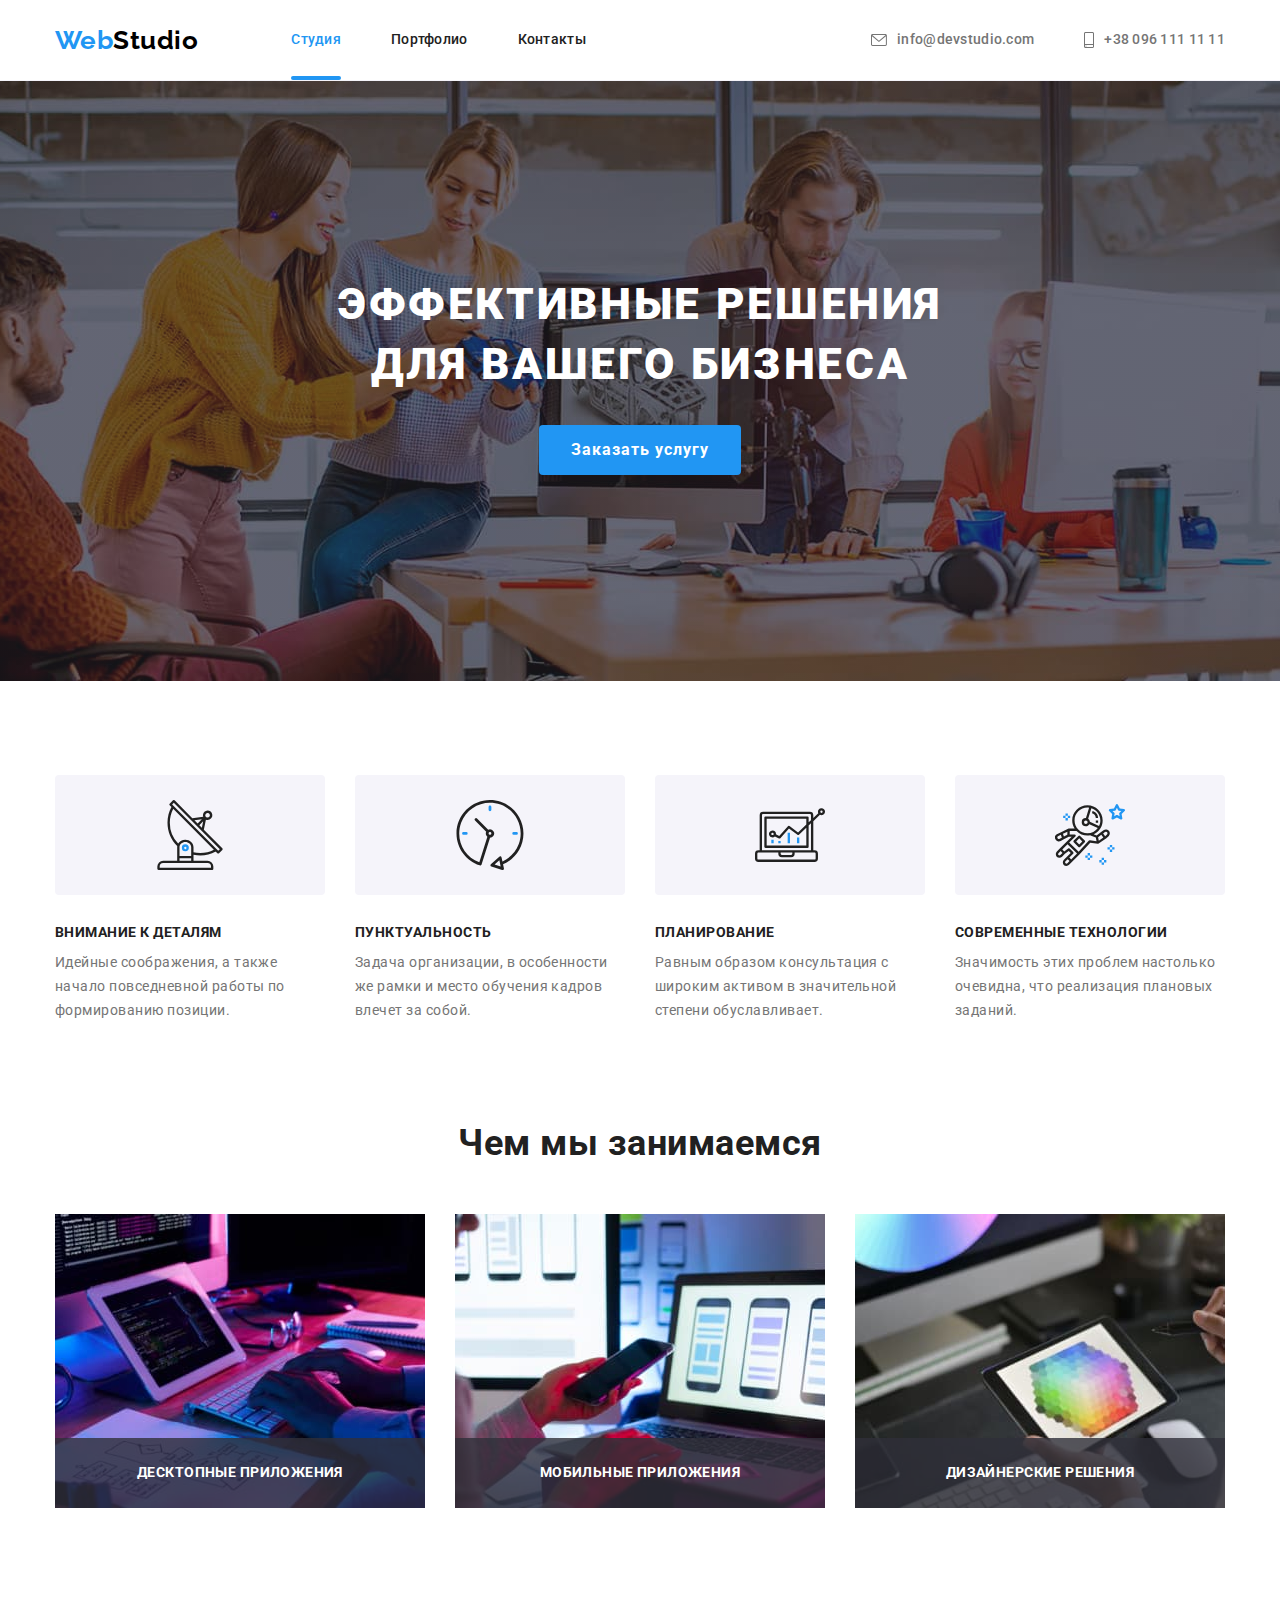
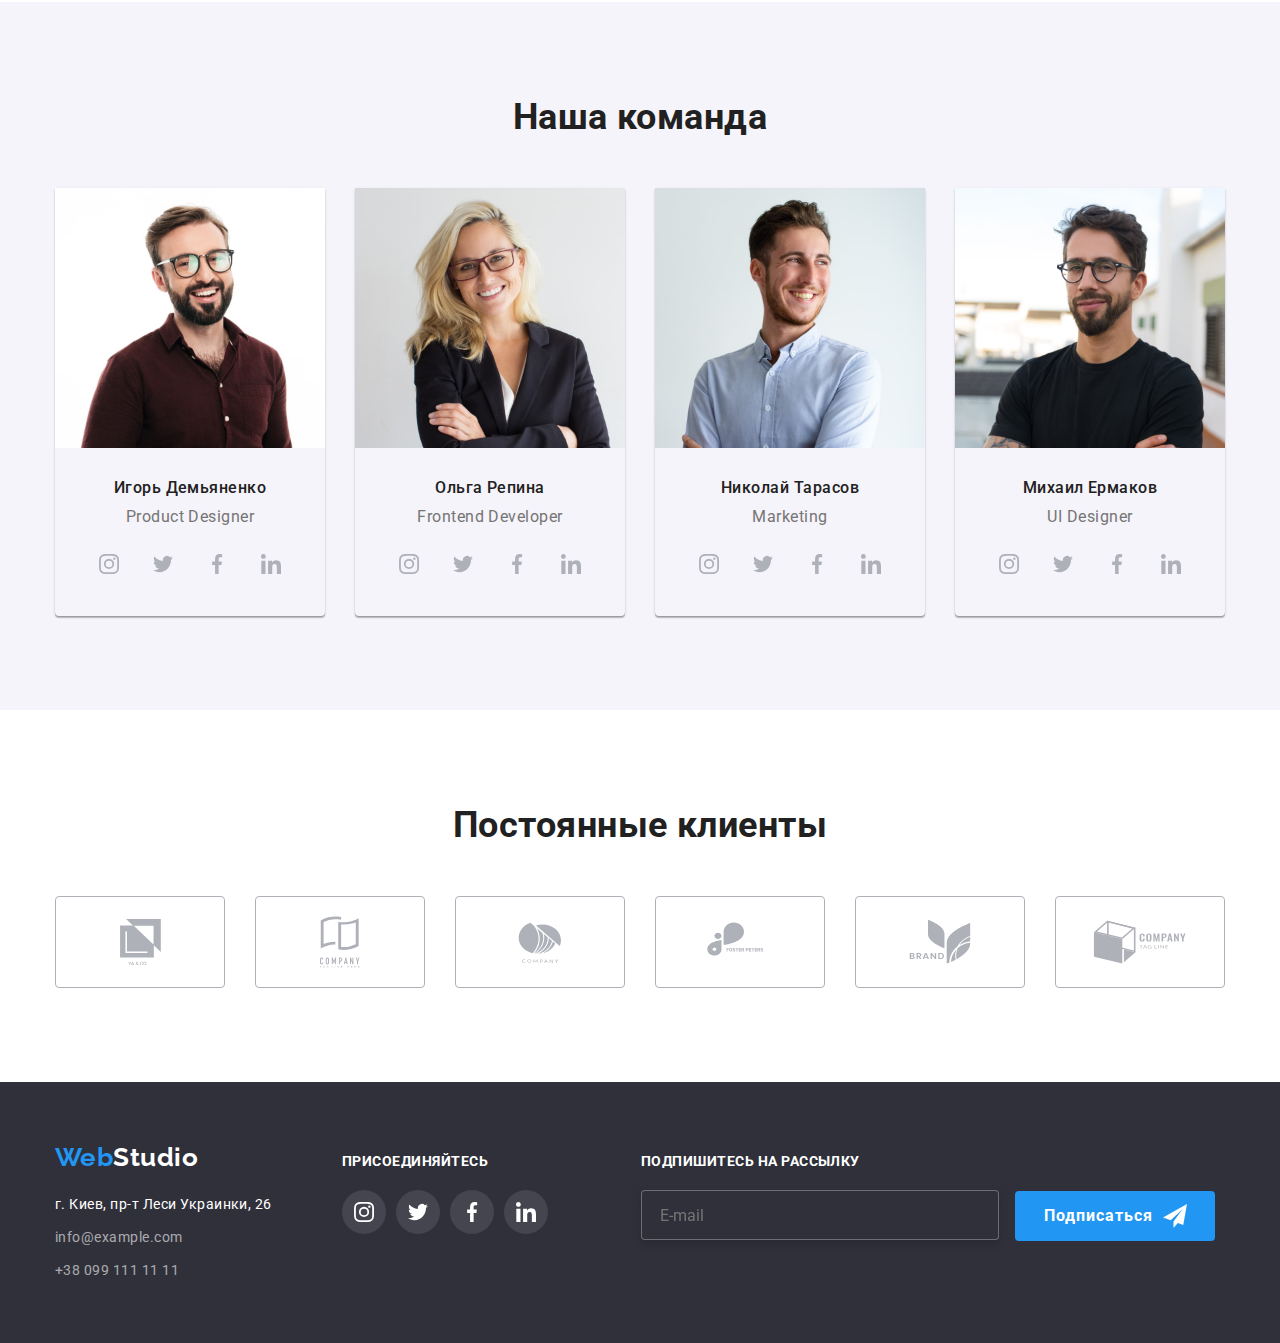
==== index.html @ 444ce764 "Копіює форму підписки у портфоліо" ====
<!DOCTYPE html>
<html lang="ru">
  <head>
    <meta charset="UTF-8" />
    <meta http-equiv="X-UA-Compatible" content="IE=edge" />
    <meta name="viewport" content="width=device-width, initial-scale=1.0" />
    <title>WebStudio</title>
    <link
      href="https://fonts.googleapis.com/css2?family=Raleway:wght@700&family=Roboto:wght@400;500;700;900&display=swap"
      rel="stylesheet"
    />
    <link
      rel="stylesheet"
      href="https://cdnjs.cloudflare.com/ajax/libs/modern-normalize/1.1.0/modern-normalize.min.css"
    />
    <link rel="stylesheet" href="./css/styles.css" />
  </head>
  <body>
    <!-- Верхняя линия -->
    <header class="page-header">
      <div class="container topline">
        <a class="header logo" href="./index.html" lang="en"
          ><span class="header logo-style">Web</span>Studio</a
        >

        <nav>
          <ul class="site-nav list">
            <li class="item"><a class="link current" href="./index.html">Студия</a></li>
            <li class="item"><a class="link" href="./portfolio.html">Портфолио</a></li>
            <li class="item"><a class="link" href="">Контакты</a></li>
          </ul>
        </nav>

        <ul class="contacts list">
          <li class="item">
            <a class="link" href="mailto:info@devstudio.com" lang="en">
              <svg class="icon envelope" width="16" height="12">
                <use href="./images/icons.svg#envelope"></use>
              </svg>
              info@devstudio.com</a
            >
          </li>
          <li class="item">
            <a class="link" href="tel:+380961111111">
              <svg class="icon smartphone" width="10" height="16">
                <use href="./images/icons.svg#smartphone"></use>
              </svg>
              +38 096 111 11 11</a
            >
          </li>
        </ul>
      </div>
    </header>

    <!-- Уникальный контент страницы -->
    <main>
      <!-- Герой -->
      <section class="hero section overlay">
        <div class="hero container">
          <h1 class="hero title">Эффективные решения для вашего бизнеса</h1>
          <button class="hero button" type="button" data-modal-open>Заказать услугу</button>
        </div>

        <div class="backdrop is-hidden" data-modal>
          <div class="modal">
            <button class="modal-button" data-modal-close>
              <svg class="modal-icon">
                <use href="./images/icons.svg#close"></use>
              </svg>
            </button>
          </div>
        </div>
      </section>

      <!-- Особенности -->
      <section class="features section">
        <div class="container">
          <h2 class="features-title">Особенности</h2>
          <ul class="featur-list list">
            <li class="item">
              <div class="feature-icon">
                <svg class="icon">
                  <use href="./images/icons.svg#antenna"></use>
                </svg>
              </div>
              <h3 class="featur-title">Внимание к деталям</h3>
              <p class="featur-text">
                Идейные соображения, а также начало повседневной работы по формированию позиции.
              </p>
            </li>
            <li class="item">
              <div class="feature-icon">
                <svg class="icon">
                  <use href="./images/icons.svg#clock"></use>
                </svg>
              </div>
              <h3 class="featur-title">Пунктуальность</h3>
              <p class="featur-text">
                Задача организации, в особенности же рамки и место обучения кадров влечет за собой.
              </p>
            </li>
            <li class="item">
              <div class="feature-icon">
                <svg class="icon">
                  <use href="./images/icons.svg#diagram"></use>
                </svg>
              </div>
              <h3 class="featur-title">Планирование</h3>
              <p class="featur-text">
                Равным образом консультация с широким активом в значительной степени обуславливает.
              </p>
            </li>
            <li class="item">
              <div class="feature-icon">
                <svg class="icon">
                  <use href="./images/icons.svg#astronaut"></use>
                </svg>
              </div>
              <h3 class="featur-title">Современные технологии</h3>
              <p class="featur-text">
                Значимость этих проблем настолько очевидна, что реализация плановых заданий.
              </p>
            </li>
          </ul>
        </div>
      </section>

      <!-- Чем мы занимаемся -->
      <section class="wemake section">
        <div class="container">
          <h2 class="title">Чем мы занимаемся</h2>
          <ul class="wemake-list list">
            <li class="item">
              <div class="product-thumb">
                <img
                  class="img"
                  src="./images/wemake/pc.jpeg"
                  alt="Десктопные приложения"
                  width="370"
                  height="294"
                />
                <div class="background-tumb">
                  <p class="text list">Десктопные приложения</p>
                </div>
              </div>
            </li>
            <li class="item">
              <div class="product-thumb">
                <img
                  class="img"
                  src="./images/wemake/smartphon.jpeg"
                  alt="Мобильные приложения"
                  width="370"
                  height="294"
                />
                <div class="background-tumb">
                  <p class="text list">Мобильные приложения</p>
                </div>
              </div>
            </li>
            <li class="item">
              <div class="product-thumb">
                <img
                  class="img"
                  src="./images/wemake/tablet.jpeg"
                  alt="Дизайнерские решения"
                  width="370"
                  height="294"
                />
                <div class="background-tumb">
                  <p class="text list">Дизайнерские решения</p>
                </div>
              </div>
            </li>
          </ul>
        </div>
      </section>

      <!-- Наша команда -->
      <section class="team section">
        <div class="container">
          <h2 class="title">Наша команда</h2>
          <ul class="team-list list">
            <li class="item">
              <img
                class="img"
                src="./images/team/igor.jpeg"
                alt="Игорь Демьяненко"
                width="270"
                height="260"
              />
              <h3 class="specialist">Игорь Демьяненко</h3>
              <p class="position" lang="en">Product Designer</p>
              <ul class="social-icons list">
                <li class="social-item">
                  <a class="social-link" href="" aria-label="Ссылка на Instagram">
                    <svg class="social-icon" width="20" height="20">
                      <use href="./images/icons.svg#instagram"></use>
                    </svg>
                  </a>
                </li>
                <li class="social-item">
                  <a class="social-link" href="" aria-label="Ссылка на Twitter">
                    <svg class="social-icon" width="20" height="20">
                      <use href="./images/icons.svg#twitter"></use>
                    </svg>
                  </a>
                </li>
                <li class="social-item">
                  <a class="social-link" href="" aria-label="Ссылка на Facebook">
                    <svg class="social-icon" width="20" height="20">
                      <use href="./images/icons.svg#facebook"></use>
                    </svg>
                  </a>
                </li>
                <li class="social-item">
                  <a class="social-link" href="" aria-label="Ссылка на Linkedin">
                    <svg class="social-icon" width="20" height="20">
                      <use href="./images/icons.svg#linkedin"></use>
                    </svg>
                  </a>
                </li>
              </ul>
            </li>
            <li class="item">
              <img
                class="img"
                src="./images/team/olga.jpeg"
                alt="Ольга Репина"
                width="270"
                height="260"
              />
              <h3 class="specialist">Ольга Репина</h3>
              <p class="position" lang="en">Frontend Developer</p>
              <ul class="social-icons list">
                <li class="social-item">
                  <a class="social-link" href="" aria-label="Ссылка на Instagram">
                    <svg class="social-icon" width="20" height="20">
                      <use href="./images/icons.svg#instagram"></use>
                    </svg>
                  </a>
                </li>
                <li class="social-item">
                  <a class="social-link" href="" aria-label="Ссылка на Twitter">
                    <svg class="social-icon" width="20" height="20">
                      <use href="./images/icons.svg#twitter"></use>
                    </svg>
                  </a>
                </li>
                <li class="social-item">
                  <a class="social-link" href="" aria-label="Ссылка на Facebook">
                    <svg class="social-icon" width="20" height="20">
                      <use href="./images/icons.svg#facebook"></use>
                    </svg>
                  </a>
                </li>
                <li class="social-item">
                  <a class="social-link" href="" aria-label="Ссылка на Linkedin">
                    <svg class="social-icon" width="20" height="20">
                      <use href="./images/icons.svg#linkedin"></use>
                    </svg>
                  </a>
                </li>
              </ul>
            </li>
            <li class="item">
              <img
                class="img"
                src="./images/team/nikolai.jpeg"
                alt="Николай Тарасов"
                width="270"
                height="260"
              />
              <h3 class="specialist">Николай Тарасов</h3>
              <p class="position" lang="en">Marketing</p>
              <ul class="social-icons list">
                <li class="social-item">
                  <a class="social-link" href="" aria-label="Ссылка на Instagram">
                    <svg class="social-icon" width="20" height="20">
                      <use href="./images/icons.svg#instagram"></use>
                    </svg>
                  </a>
                </li>
                <li class="social-item">
                  <a class="social-link" href="" aria-label="Ссылка на Twitter">
                    <svg class="social-icon" width="20" height="20">
                      <use href="./images/icons.svg#twitter"></use>
                    </svg>
                  </a>
                </li>
                <li class="social-item">
                  <a class="social-link" href="" aria-label="Ссылка на Facebook">
                    <svg class="social-icon" width="20" height="20">
                      <use href="./images/icons.svg#facebook"></use>
                    </svg>
                  </a>
                </li>
                <li class="social-item">
                  <a class="social-link" href="" aria-label="Ссылка на Linkedin">
                    <svg class="social-icon" width="20" height="20">
                      <use href="./images/icons.svg#linkedin"></use>
                    </svg>
                  </a>
                </li>
              </ul>
            </li>
            <li class="item">
              <img
                class="img"
                src="./images/team/mihail.jpeg"
                alt="Михаил Ермаков"
                width="270"
                height="260"
              />
              <h3 class="specialist">Михаил Ермаков</h3>
              <p class="position" lang="en">UI Designer</p>
              <ul class="social-icons list">
                <li class="social-item">
                  <a class="social-link" href="" aria-label="Ссылка на Instagram">
                    <svg class="social-icon" width="20" height="20">
                      <use href="./images/icons.svg#instagram"></use>
                    </svg>
                  </a>
                </li>
                <li class="social-item">
                  <a class="social-link" href="" aria-label="Ссылка на Twitter">
                    <svg class="social-icon" width="20" height="20">
                      <use href="./images/icons.svg#twitter"></use>
                    </svg>
                  </a>
                </li>
                <li class="social-item">
                  <a class="social-link" href="" aria-label="Ссылка на Facebook">
                    <svg class="social-icon" width="20" height="20">
                      <use href="./images/icons.svg#facebook"></use>
                    </svg>
                  </a>
                </li>
                <li class="social-item">
                  <a class="social-link" href="" aria-label="Ссылка на Linkedin">
                    <svg class="social-icon" width="20" height="20">
                      <use href="./images/icons.svg#linkedin"></use>
                    </svg>
                  </a>
                </li>
              </ul>
            </li>
          </ul>
        </div>
      </section>

      <section class="clients section">
        <div class="container">
          <h2 class="title">Постоянные клиенты</h2>
          <ul class="clients-icons list">
            <li class="client-item">
              <a class="client-link" href="" aria-label="Ссылка на клиента">
                <svg class="client-icon" width="41" height="46.7">
                  <use href="./images/icons.svg#group1"></use>
                </svg>
              </a>
            </li>
            <li class="client-item">
              <a class="client-link" href="" aria-label="Ссылка на клиента">
                <svg class="client-icon" width="40" height="52">
                  <use href="./images/icons.svg#group2"></use>
                </svg>
              </a>
            </li>
            <li class="client-item">
              <a class="client-link" href="" aria-label="Ссылка на клиента">
                <svg class="client-icon" width="43.46" height="41.18">
                  <use href="./images/icons.svg#group3"></use>
                </svg>
              </a>
            </li>
            <li class="client-item">
              <a class="client-link" href="" aria-label="Ссылка на клиента">
                <svg class="client-icon" width="84.44" height="40.62">
                  <use href="./images/icons.svg#group4"></use>
                </svg>
              </a>
            </li>
            <li class="client-item">
              <a class="client-link" href="" aria-label="Ссылка на клиента">
                <svg class="client-icon" width="62.54" height="45.43">
                  <use href="./images/icons.svg#group5"></use>
                </svg>
              </a>
            </li>
            <li class="client-item">
              <a class="client-link" href="" aria-label="Ссылка на клиента">
                <svg class="client-icon" width="93.79" height="43.93">
                  <use href="./images/icons.svg#group6"></use>
                </svg>
              </a>
            </li>
          </ul>
        </div>
      </section>
    </main>

    <!-- Подвал -->
    <footer class="page-footer">
      <div class="container">
        <div class="logo-address">
          <a class="footer logo" href="./index.html" lang="en"
            ><span class="footer logo-style">Web</span>Studio
          </a>

          <address>
            <ul class="address list">
              <li class="item">
                <a
                  class="location"
                  href="https://goo.gl/maps/vhETYk33VZoTdQni7"
                  target="_blank"
                  rel="noopener noreferrer"
                >
                  г. Киев, пр-т Леси Украинки, 26
                </a>
              </li>
              <li class="item">
                <a class="link" href="mailto:info@example.com" lang="en">info@example.com</a>
              </li>
              <li class="item"><a class="link" href="tel:+380991111111">+38 099 111 11 11</a></li>
            </ul>
          </address>
        </div>

        <div class="social">
          <h3 class="social-title">присоединяйтесь</h3>
          <ul class="social-icons list">
            <li class="social-item">
              <a class="social-link" href="" aria-label="Ссылка на Instagram">
                <svg class="social-icon" width="20" height="20">
                  <use href="./images/icons.svg#instagram"></use>
                </svg>
              </a>
            </li>
            <li class="social-item">
              <a class="social-link" href="" aria-label="Ссылка на Twitter">
                <svg class="social-icon" width="20" height="20">
                  <use href="./images/icons.svg#twitter"></use>
                </svg>
              </a>
            </li>
            <li class="social-item">
              <a class="social-link" href="" aria-label="Ссылка на Facebook">
                <svg class="social-icon" width="20" height="20">
                  <use href="./images/icons.svg#facebook"></use>
                </svg>
              </a>
            </li>
            <li class="social-item">
              <a class="social-link" href="" aria-label="Ссылка на Linkedin">
                <svg class="social-icon" width="20" height="20">
                  <use href="./images/icons.svg#linkedin"></use>
                </svg>
              </a>
            </li>
          </ul>
        </div>

        <form class="form">
          <h3 class="form-title">Подпишитесь на рассылку</h3>
          <label class="form-field">
            <input class="form-input" name="mail" type="email" placeholder="E-mail" />
          </label>
          <button class="form-btn button hero" type="submit">
            Подписаться
            <svg class="btn-icon" width="24" height="24">
              <use href="./images/icons.svg#send"></use>
            </svg>
          </button>
        </form>
      </div>
    </footer>
    <script src="./js/modal.js"></script>
  </body>
</html>
---- css/styles.css ----
/* Объявление глобальных переменных */
/* 
  Фон тела страницы --bg-body-color: #fff;
  Фон "героя" --bg-hero-color: #C4C4C4;
  Фон "наша команда" --bg-team-color: #f5f4fa;
  Фон футера --bg-hero-color: #2f303a;
  Фон иконки --bg-icon-color: #afb1b8;
  Фон иконки в футоре --bg-icon-footer-color: rgba(255, 255, 255, 0.1);
  Цвет основного текста --text-primary-color: #212121;
  Цвет вторичного текста --text-secondory-color: #757575;
  Цвет текста логотипа в хедере --text-logo-header-color: #000;
  Цвет текста белый (логотип в футере, заголовок "героя") --text-white-color: #fff;
  Цвет сылок в футере --link-footer-color: rgba(255, 255, 255, 0.6);
  Цвет акцента --accent-color: #2196f3;
  Цвет бордера на карточках --card-border: #eee;
   */
:root {
  --bg-body-color: #fff;
  --bg-hero-color: #c4c4c4;
  --bg-team-color: #f5f4fa;
  --bg-footer-color: #2f303a;
  --bg-icon-color: #afb1b8;
  --bg-icon-footer-color: rgba(255, 255, 255, 0.1);
  --text-primary-color: #212121;
  --text-secondory-color: #757575;
  --text-logo-header-color: #000;
  --text-white-color: #fff;
  --link-footer-color: rgba(255, 255, 255, 0.6);
  --accent-color: #2196f3;
  --card-border: #eee;
  --timing-function: cubic-bezier(0.4, 0, 0.2, 1);
}

/* Тело страницы */
body {
  font-family: Roboto, sans-serif;
  letter-spacing: 0.03em;

  color: var(--text-primary-color);
  background-color: var(--bg-body-color);
}

/* Сброс стилей */
.list {
  margin: 0;
  padding: 0;

  list-style: none;
}

/* Кнопка родитель */
.button {
  color: var(--text-primary-color);
  background-color: var(--bg-team-color);

  border: 0ch;
  border-radius: 4px;
  cursor: pointer;

  transition: color 250ms var(--timing-function), background-color 250ms var(--timing-function),
    box-shadow 250ms var(--timing-function);
}

/* Заголовок родитель */
.title {
  margin-top: 0;
  margin-bottom: 50px;

  font-weight: 700;
  font-size: 36px;
  line-height: 1.17;
  color: var(--text-primary-color);
  text-align: center;
}

/* Лого родитель */
.logo {
  font-family: Raleway, sans-serif;
  font-weight: 700;
  font-size: 26px;
  line-height: 1.19;
  text-decoration: none;
}

/* Контейнер */
.container {
  width: 1200px;
  margin-right: auto;
  margin-left: auto;
  padding-right: 15px;
  padding-left: 15px;
}

/* Секция */
.section {
  padding-top: 94px;
  padding-bottom: 94px;
}

/* Социальные иконки */
.social-icons {
  display: flex;
}

.social-item + .social-item {
  margin-left: 10px;
}

.social-link {
  display: flex;
  align-items: center;
  justify-content: center;
  width: 44px;
  height: 44px;

  border-radius: 50%;

  transition: background-color 250ms var(--timing-function), color 250ms var(--timing-function);
}

.social-icon {
  fill: currentColor;
}

/* Главная страница */
/* Верхняя линия */
.page-header {
  border-bottom: 1px solid var(--bg-team-color);
}

.container.topline {
  display: flex;
  align-items: center;
}

/* Логотип */
.header.logo {
  color: var(--text-logo-header-color);
}

.header.logo-style {
  color: var(--accent-color);
}

/* Навигация */
.site-nav {
  display: flex;
  margin-left: 93px;
}

.site-nav .item:not(:last-child) {
  margin-right: 50px;
}

.site-nav .link {
  position: relative;
  display: block;
  padding-top: 32px;
  padding-bottom: 32px;

  font-weight: 500;
  font-size: 14px;
  line-height: 1.14;
  letter-spacing: 0.02em;
  color: var(--text-primary-color);
  text-decoration: none;

  transition: color 250ms var(--timing-function);
}

.site-nav .link:hover,
.site-nav .link:focus {
  color: var(--accent-color);
}

.site-nav .link.current {
  color: var(--accent-color);
}

.site-nav .link.current::after {
  position: absolute;
  bottom: 0;

  display: block;

  content: '';
  width: 100%;
  height: 4px;

  background-color: var(--accent-color);
  border-radius: 2px;
}

/* Контакты: почта, моб. телефон */
.contacts {
  display: flex;
  margin-left: auto;
}

.contacts .item + .item {
  margin-left: 50px;
}

.contacts .link {
  display: flex;
  align-items: center;

  font-weight: 500;
  font-size: 14px;
  line-height: 1.14;
  letter-spacing: 0.02em;
  color: var(--text-secondory-color);
  text-decoration: none;

  transition: color 250ms var(--timing-function);
}

.icon.envelope,
.icon.smartphone {
  margin-right: 10px;
  fill: currentColor;
}

.contacts .link:hover,
.contacts .link:focus {
  color: var(--accent-color);
}

/* Герой */
.hero.container {
  padding-top: 100px;
  padding-bottom: 100px;
}

.hero.overlay {
  max-width: 1600px;
  height: 600px;
  margin-left: auto;
  margin-right: auto;

  text-align: center;

  background-image: linear-gradient(to right, rgba(47, 48, 58, 0.4), rgba(47, 48, 58, 0.4)),
    url('../images/img.jpeg');
  background-repeat: no-repeat;
  background-position: center;
  background-size: cover;

  background-color: var(--bg-hero-color);
}

.hero.title {
  max-width: 696px;
  margin-right: auto;
  margin-left: auto;
  margin-bottom: 30px;

  font-weight: 900;
  font-size: 44px;
  line-height: 1.36;
  letter-spacing: 0.06em;
  color: var(--text-white-color);
  text-transform: uppercase;
}

.hero.button {
  padding-top: 10px;
  padding-right: 32px;
  padding-bottom: 10px;
  padding-left: 32px;

  font-weight: 700;
  font-size: 16px;
  line-height: 1.88;
  letter-spacing: 0.06em;
  color: var(--text-white-color);
  background-color: var(--accent-color);
}

/* Фон */
.backdrop {
  position: fixed;
  top: 0;
  left: 0;
  width: 100%;
  height: 100%;
  z-index: 2;

  background-color: rgba(0, 0, 0, 0.5);

  opacity: 1;
  transition: opacity 250ms var(--timing-function), visibility 250ms var(--timing-function);
}

.backdrop.is-hidden {
  opacity: 0;
  visibility: hidden;
  pointer-events: none;
}

/* Модальное окно */
.backdrop.is-hidden .modal {
  transform: translate(-50%, -50%) scale(1.1);
}

.modal {
  position: absolute;
  top: 50%;
  left: 50%;
  transform: translate(-50%, -50%) scale(1);

  min-height: 528px;
  min-width: 581px;

  background-color: var(--bg-body-color);

  transition: transform 250ms var(--timing-function);
}

.modal-button {
  position: absolute;
  top: 8px;
  right: 8px;

  height: 30px;
  width: 30px;
  margin: 0;
  padding: 0;

  color: var(--text-white-color);
  border: 1px solid var(--bg-icon-color);
  border-radius: 50%;
}

.modal-icon {
  position: absolute;
  top: 0;
  right: 0;

  height: 100%;
  width: 100%;

  fill: currentColor;
}

/* Особенности */
.features {
  padding-bottom: 0;
}

.featur-list {
  display: flex;
}

.featur-list .item {
  width: calc((100% - 90px) / 4);
}

.featur-list .item:not(:nth-child(4n)) {
  margin-right: 30px;
}

.feature-icon {
  width: 270px;
  height: 120px;
  margin-bottom: 30px;
  padding: 25px 100px;

  border-radius: 4px;
  background-color: var(--bg-team-color);
}

.feature-icon .icon {
  width: 70px;
  height: 70px;
}

.features-title {
  display: none;
}

.features .featur-title {
  margin-top: 0;
  margin-bottom: 10px;

  font-weight: 700;
  font-size: 14px;
  line-height: 1.14;
  text-transform: uppercase;
}

.features .featur-text {
  margin-top: 0;
  margin-bottom: 5px;

  font-weight: 400;
  font-size: 14px;
  line-height: 1.71;
  color: var(--text-secondory-color);
}

/* Чем мы занимаемся */
.wemake-list {
  display: flex;
}

.wemake-list .item {
  width: calc((100% - 60px) / 3);
}

.wemake-list .item:not(:nth-child(3n)) {
  margin-right: 30px;
}

/* текст с фоном */
.product-thumb {
  position: relative;
  z-index: 1;
  display: flex;
}

.background-tumb {
  position: absolute;
  bottom: 0;

  display: flex;
  align-items: center;
  justify-content: center;

  height: 70px;
  width: 100%;

  background: rgba(47, 48, 58, 0.8);
}

.background-tumb > .text {
  font-weight: 700;
  font-size: 14px;
  line-height: 1.14;
  letter-spacing: 0.03em;
  text-transform: uppercase;

  color: var(--text-white-color);
}

/* Наша команда */
.team {
  background-color: var(--bg-team-color);
}

.team-list {
  display: flex;
}

.team-list .item {
  width: calc((100% - 90px) / 4);
  text-align: center;

  box-shadow: 0px 1px 3px rgba(0, 0, 0, 0.12), 0px 1px 1px rgba(0, 0, 0, 0.14),
    0px 2px 1px rgba(0, 0, 0, 0.2);
  border-radius: 0px 0px 4px 4px;
}

.team-list .item:not(:nth-child(4n)) {
  margin-right: 30px;
}

.team-list .img {
  display: block;
  margin-bottom: 30px;
}

.team-list .specialist {
  margin-top: 0;
  margin-bottom: 10px;

  font-weight: 500;
  font-size: 16px;
  line-height: 1.19;
}

.team-list .position {
  margin-top: 0;
  margin-bottom: 16px;

  font-size: 16px;
  line-height: 1.19;
  color: var(--text-secondory-color);
}

.team-list .social-icons {
  margin-top: 0;
  margin-right: 32px;
  margin-bottom: 30px;
  margin-left: 32px;
}

.team-list .social-link {
  color: var(--bg-icon-color);
}

.team-list .social-link:hover,
.team-list .social-link:focus {
  color: var(--text-white-color);
  background-color: var(--accent-color);
}

/* Постоянные клиенты */
.clients-icons {
  display: flex;
}

.client-item + .client-item {
  margin-left: 30px;
}

.client-link {
  display: flex;
  align-items: center;
  justify-content: center;
  width: 170px;
  height: 92px;

  color: var(--bg-icon-color);

  border: 1px solid var(--bg-icon-color);
  border-radius: 4px;

  transition: color 250ms var(--timing-function), border 250ms var(--timing-function);
}

.client-icon {
  fill: currentColor;
}

.client-link:hover,
.client-link:focus {
  color: var(--accent-color);
  border: 1px solid var(--accent-color);
}

/* Подвал */
.page-footer {
  padding-top: 60px;
  padding-bottom: 60px;
  background-color: var(--bg-footer-color);
}

.footer.logo {
  display: inline-block;
  padding-top: 0;
  padding-bottom: 0;
  margin-bottom: 20px;
  color: var(--text-white-color);
}

.footer.logo-style {
  padding-top: 0;
  padding-bottom: 0;
  color: var(--accent-color);
}

.address .item:not(:last-child) {
  margin-bottom: 9px;
}

.address .location,
.address .link {
  font-style: normal;
  font-size: 14px;
  line-height: 1.71;
  color: var(--link-footer-color);
  text-decoration: none;

  transition: color 250ms var(--timing-function);
}

.address .location {
  color: var(--text-white-color);
}

.address .link:hover,
.address .link:focus,
.address .location:hover,
.address .location:focus {
  color: var(--accent-color);
}

/* присоединяйтесь */
.page-footer > .container {
  display: flex;
}

.page-footer .social {
  margin-left: 70px;
}

.page-footer .social-title,
.page-footer .form-title {
  margin-top: 12px;
  margin-bottom: 20px;

  font-weight: 700;
  font-size: 14px;
  line-height: 1.14;

  color: var(--text-white-color);
  text-transform: uppercase;
}

.page-footer .social-link {
  color: var(--text-white-color);
  background: var(--bg-icon-footer-color);
}

.page-footer .social-link:hover,
.page-footer .social-link:focus {
  background-color: var(--accent-color);
}

/* Подпишитесь на рассылку */
.form {
  margin-left: 93px;
}

.form-field {
  display: inline-block;
}

.form-field > .form-input {
  width: 358px;
  height: 50px;

  color: var(--text-white-color);
  background-color: var(--bg-footer-color);

  border: 1px solid rgba(255, 255, 255, 0.3);
  filter: drop-shadow(0px 4px 4px rgba(0, 0, 0, 0.15));
  border-radius: 4px;
}

.form-field > .form-input::placeholder {
  padding: 16px;
}

.form > .form-btn {
  position: relative;
  margin-left: 12px;
  padding: 0;
  padding-left: 29px;
  width: 200px;
  height: 50px;

  text-align: left;
}

.form-btn > .btn-icon {
  position: absolute;
  top: 50%;
  right: 28px;

  fill: currentColor;
  transform: translateY(-50%);
}

/* Портфолио */
/* Фильтры на карточки */
.portfolio > .title {
  display: none;
}

.container > .filtres {
  display: flex;
  margin-bottom: 50px;
  justify-content: center;
}

.filtres > .item:not(:last-child) {
  margin-right: 8px;
}

.button.default {
  padding-top: 6px;
  padding-right: 22px;
  padding-bottom: 6px;
  padding-left: 22px;

  font-weight: 500;
  font-size: 16px;
  line-height: 1.62;
}

.button.default:hover,
.button.default:focus {
  box-shadow: 0px 3px 1px rgba(0, 0, 0, 0.1), 0px 1px 2px rgba(0, 0, 0, 0.08),
    0px 2px 2px rgba(0, 0, 0, 0.12);
  color: var(--text-white-color);
  background-color: var(--accent-color);
}

/* Карточки */
.container .cards {
  display: flex;
  flex-wrap: wrap;
}

.cards .item {
  width: calc((100% - 60px) / 3);
}

.cards .item:not(:nth-child(3n)) {
  margin-right: 30px;
}

.cards .item:not(:nth-last-child(-n + 3)) {
  margin-bottom: 30px;
}

.cards .item:nth-child(3n) {
  margin-right: 0;
}

.cards .item:nth-last-child(-n + 3) {
  margin-bottom: 0;
}

.card-link {
  display: block;
  color: var(--text-primary-color);
  text-decoration: none;

  box-shadow: none;
  transition: box-shadow 250ms var(--timing-function);
}

.card-link:hover,
.card-link:focus {
  box-shadow: 0px 1px 1px rgba(0, 0, 0, 0.12), 0px 4px 4px rgba(0, 0, 0, 0.06),
    1px 4px 6px rgba(0, 0, 0, 0.16);
}

.card-link .img {
  display: block;
}

/* текст на фоне */
.card-thumb {
  position: relative;
  display: flex;
  overflow: hidden;
}

.text-thumb {
  position: absolute;
  bottom: 0;
  left: 0;
  width: 100%;
  height: 100%;
  background-color: rgba(33, 150, 243, 0.9);

  transform: translateY(100.2%);
  transition: transform 250ms var(--timing-function);
}

.card-link:hover .text-thumb,
.card-link:focus .text-thumb {
  transform: translateY(0);
}

.text-thumb > .description {
  padding: 63px 24px;

  font-size: 18px;
  line-height: 1.56;
  letter-spacing: 0.03em;
  color: var(--text-white-color);
}

.card-border {
  padding: 24px 20px;
  border: 1px solid var(--card-border);
  border-top: none;
}

.cards .project {
  margin-top: 0;
  margin-bottom: 0;
  padding-bottom: 4px;

  font-weight: 700;
  font-size: 18px;
  line-height: 2;
  letter-spacing: 0.06em;
}

.cards .category {
  margin-top: 0;
  margin-bottom: 0;

  font-size: 16px;
  line-height: 1.88;
  color: var(--text-secondory-color);
}
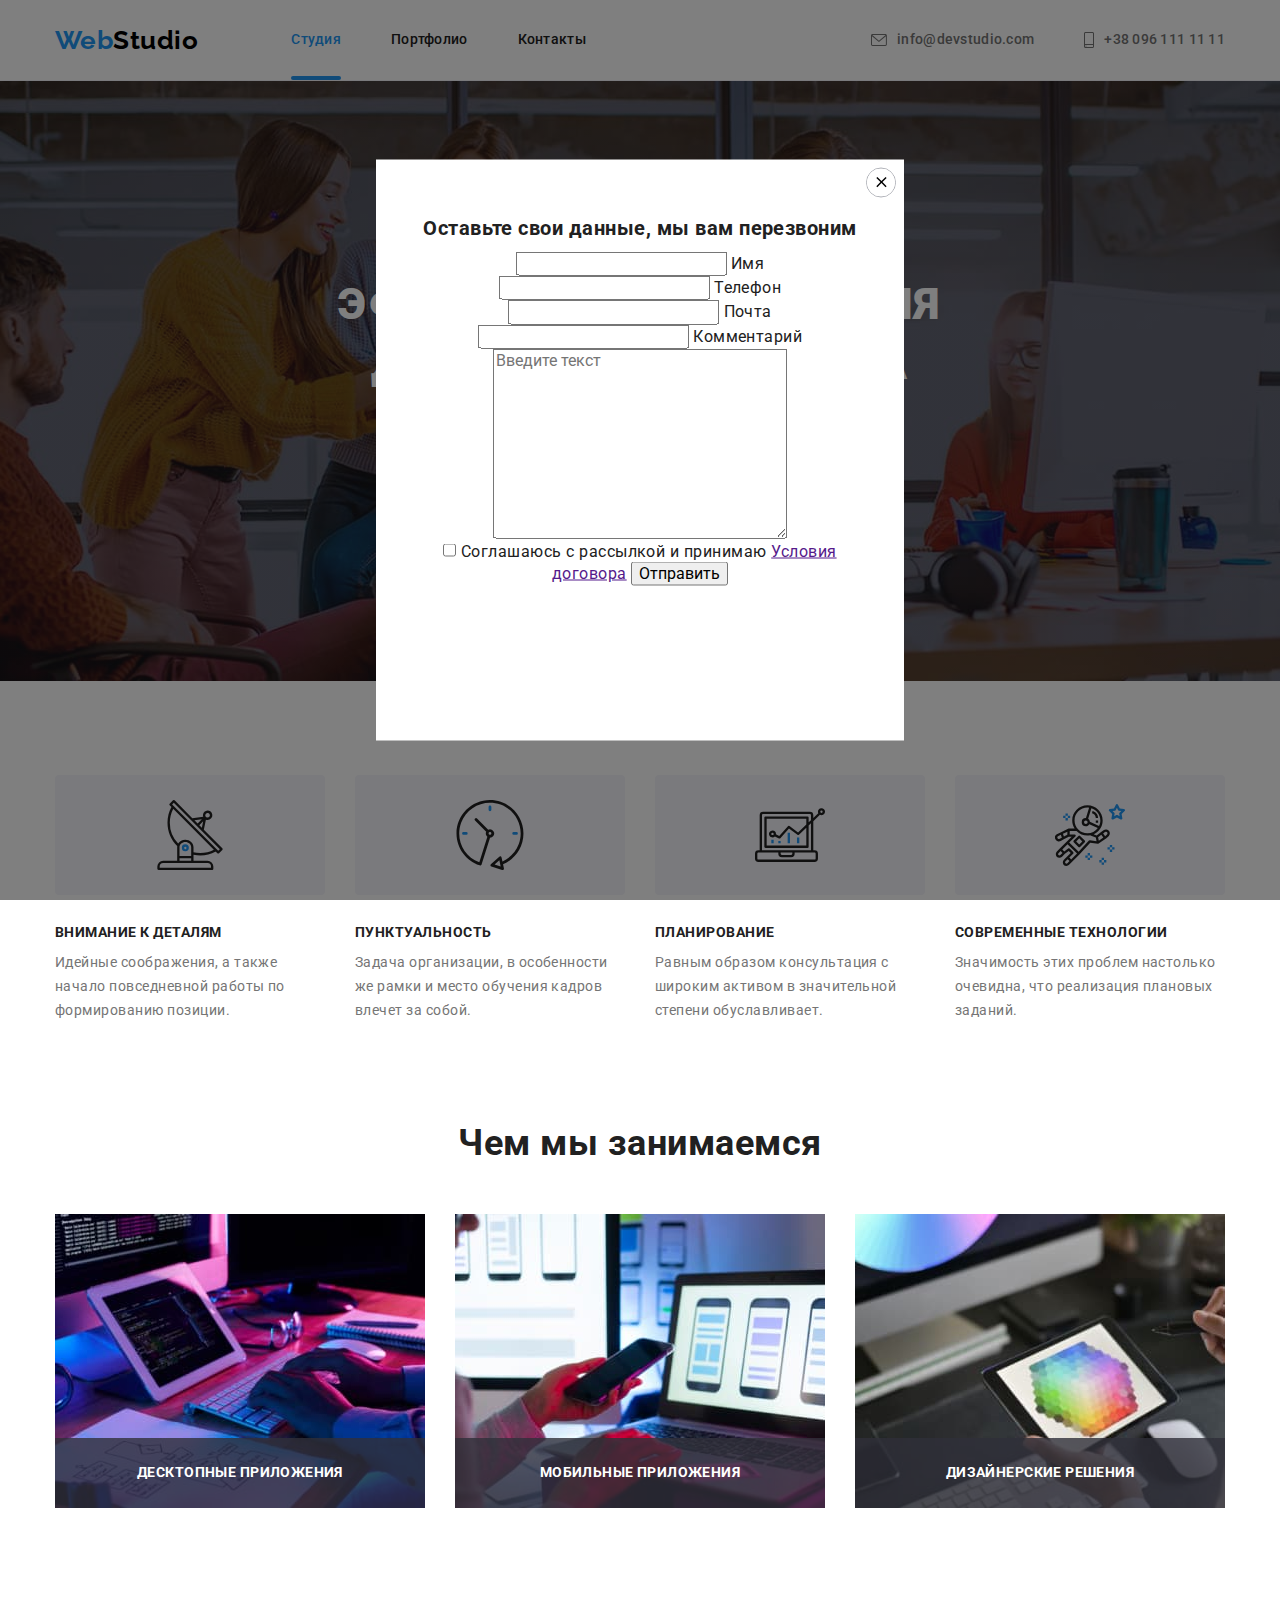
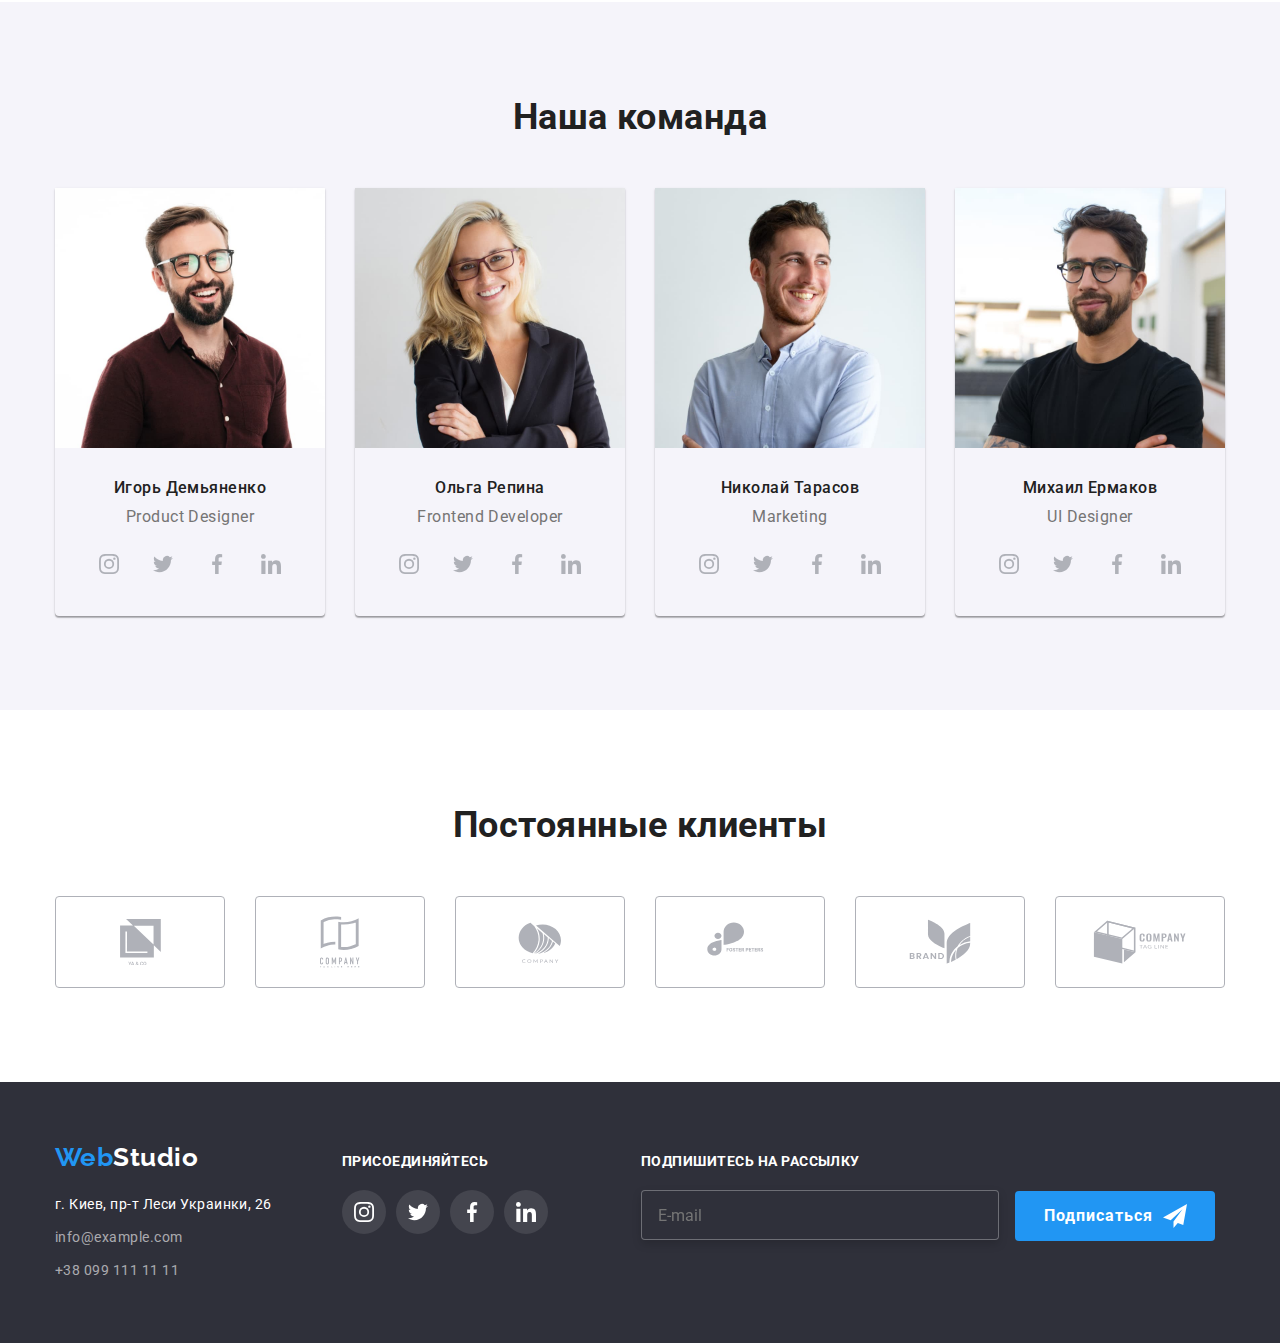
==== commit 41f335ab: "Розмітка форми у модальному вікні" ====
--- a/index.html
+++ b/index.html
@@ -62,13 +62,51 @@
         </div>
 
         <div class="backdrop is-hidden" data-modal>
-          <div class="modal">
-            <button class="modal-button" data-modal-close>
-              <svg class="modal-icon">
+          <form class="modal">
+            <button class="modal-button-close" data-modal-close>
+              <svg class="modal-icon-close">
                 <use href="./images/icons.svg#close"></use>
               </svg>
             </button>
-          </div>
+
+            <h2 class="modal-title">Оставьте свои данные, мы вам перезвоним</h2>
+
+            <label class="modal-field">
+              <input class="modal-input" name="name" type="text" />
+              <span class="modal-label">Имя</span>
+            </label>
+
+            <label class="modal-field">
+              <input class="modal-input" name="tel" type="tel" />
+              <span class="modal-label">Телефон</span>
+            </label>
+
+            <label class="modal-field">
+              <input class="modal-input" name="mail" type="email" />
+              <span class="modal-label">Почта</span>
+            </label>
+
+            <label class="modal-field">
+              <input class="modal-input" name="tel" type="text" />
+              <span class="modal-label">Комментарий</span>
+              <textarea
+                class="modal-comment"
+                name="comment"
+                id=""
+                cols="30"
+                rows="10"
+                placeholder="Введите текст"
+              ></textarea>
+            </label>
+
+            <label class="modal-checkbox">
+              <input class="modal-checkbox" name="checkbox" type="checkbox" />
+              Соглашаюсь с рассылкой и принимаю
+              <a href="">Условия договора</a>
+            </label>
+
+            <button class="modal-btn" type="submit">Отправить</button>
+          </form>
         </div>
       </section>
 
--- a/css/styles.css
+++ b/css/styles.css
@@ -292,32 +292,35 @@
   transition: opacity 250ms var(--timing-function), visibility 250ms var(--timing-function);
 }
 
-.backdrop.is-hidden {
+/* .backdrop.is-hidden {
   opacity: 0;
   visibility: hidden;
   pointer-events: none;
-}
+} */
 
 /* Модальное окно */
-.backdrop.is-hidden .modal {
+/* .backdrop.is-hidden .modal {
   transform: translate(-50%, -50%) scale(1.1);
-}
+} */
 
 .modal {
-  position: absolute;
+  /* position: absolute; */
+  position: relative;
   top: 50%;
   left: 50%;
   transform: translate(-50%, -50%) scale(1);
 
-  min-height: 528px;
-  min-width: 581px;
+  padding: 40px;
+
+  width: 528px;
+  height: 581px;
 
   background-color: var(--bg-body-color);
 
   transition: transform 250ms var(--timing-function);
 }
 
-.modal-button {
+.modal-button-close {
   position: absolute;
   top: 8px;
   right: 8px;
@@ -332,7 +335,7 @@
   border-radius: 50%;
 }
 
-.modal-icon {
+.modal-icon-close {
   position: absolute;
   top: 0;
   right: 0;
@@ -342,6 +345,26 @@
 
   fill: currentColor;
 }
+
+.modal-title {
+  margin-bottom: 12px;
+
+  font-weight: 700;
+  font-size: 20px;
+  line-height: 23px;
+}
+
+.modal-field {
+  position: relative;
+  display: block;
+  /* margin-bottom: 20px; */
+}
+
+
+
+
+
+
 
 /* Особенности */
 .features {
@@ -628,6 +651,7 @@
 }
 
 .form-field > .form-input {
+  padding: 16px;
   width: 358px;
   height: 50px;
 
@@ -637,10 +661,6 @@
   border: 1px solid rgba(255, 255, 255, 0.3);
   filter: drop-shadow(0px 4px 4px rgba(0, 0, 0, 0.15));
   border-radius: 4px;
-}
-
-.form-field > .form-input::placeholder {
-  padding: 16px;
 }
 
 .form > .form-btn {
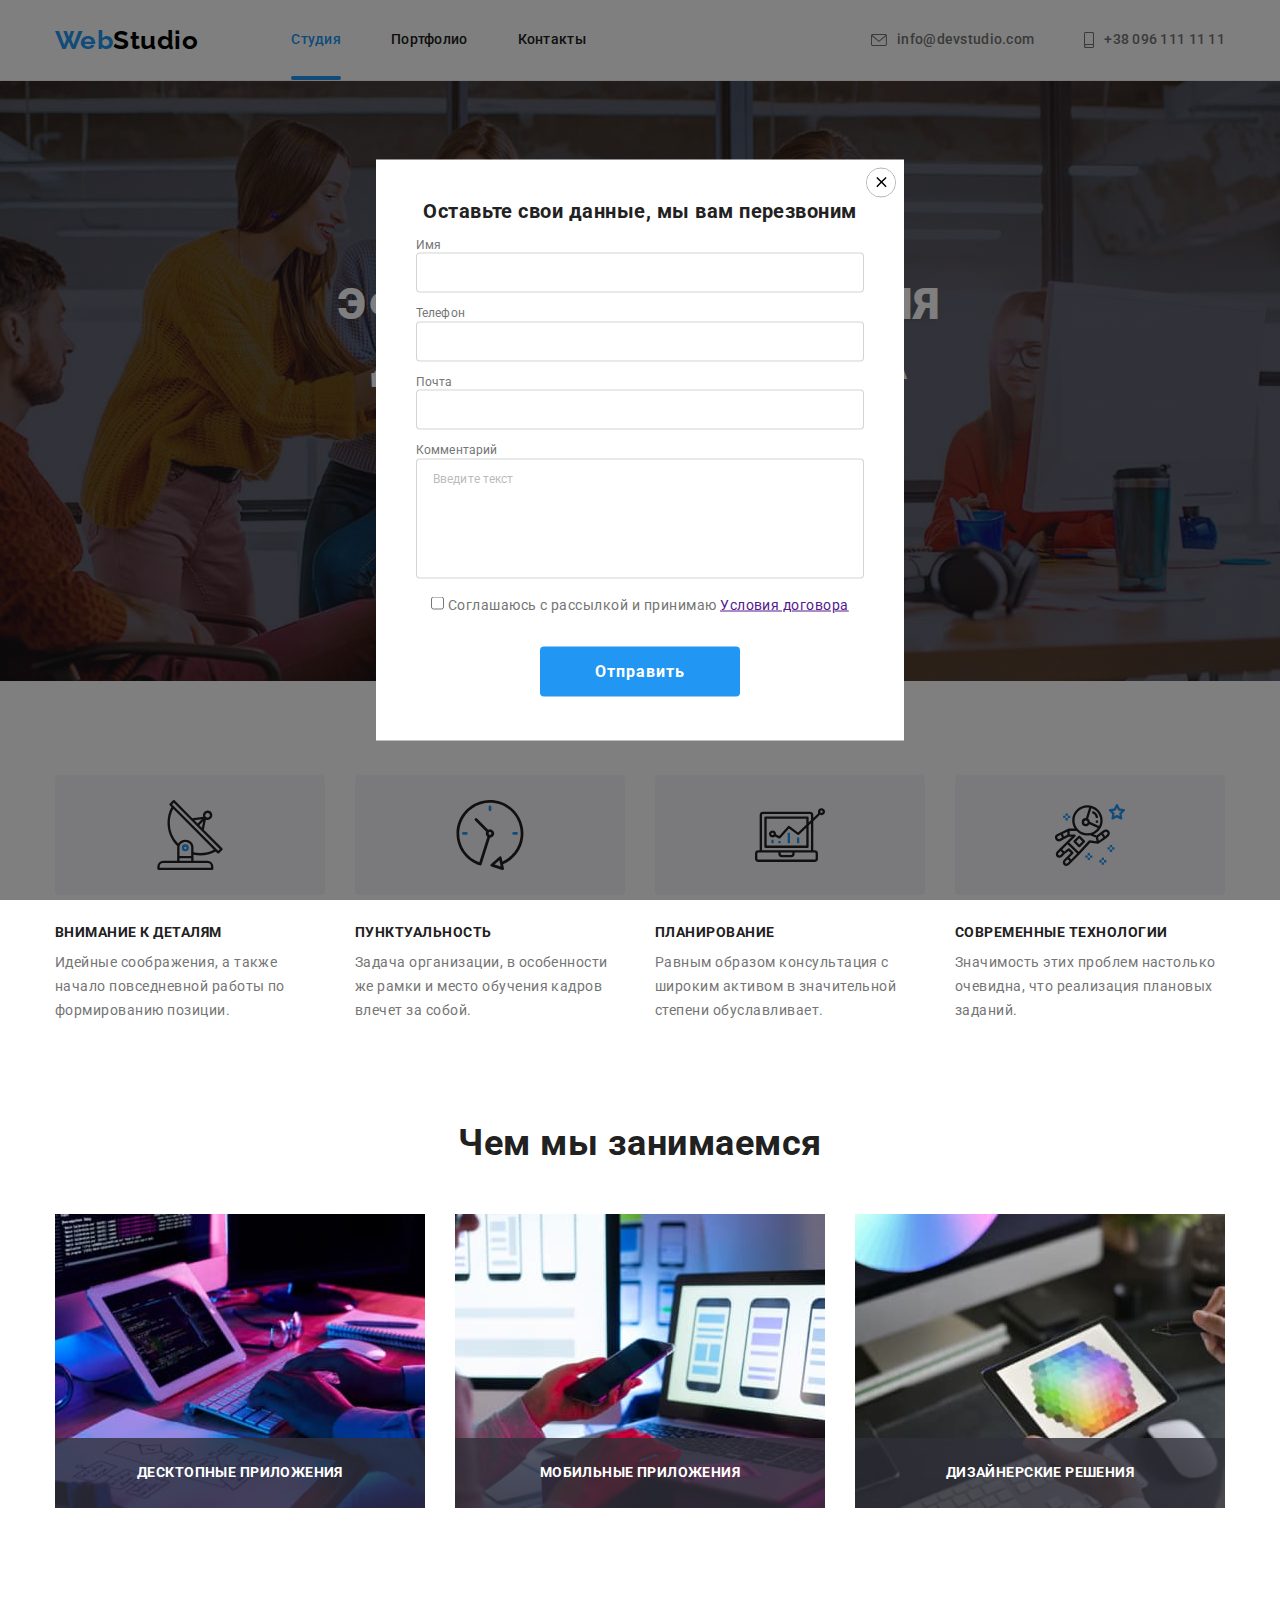
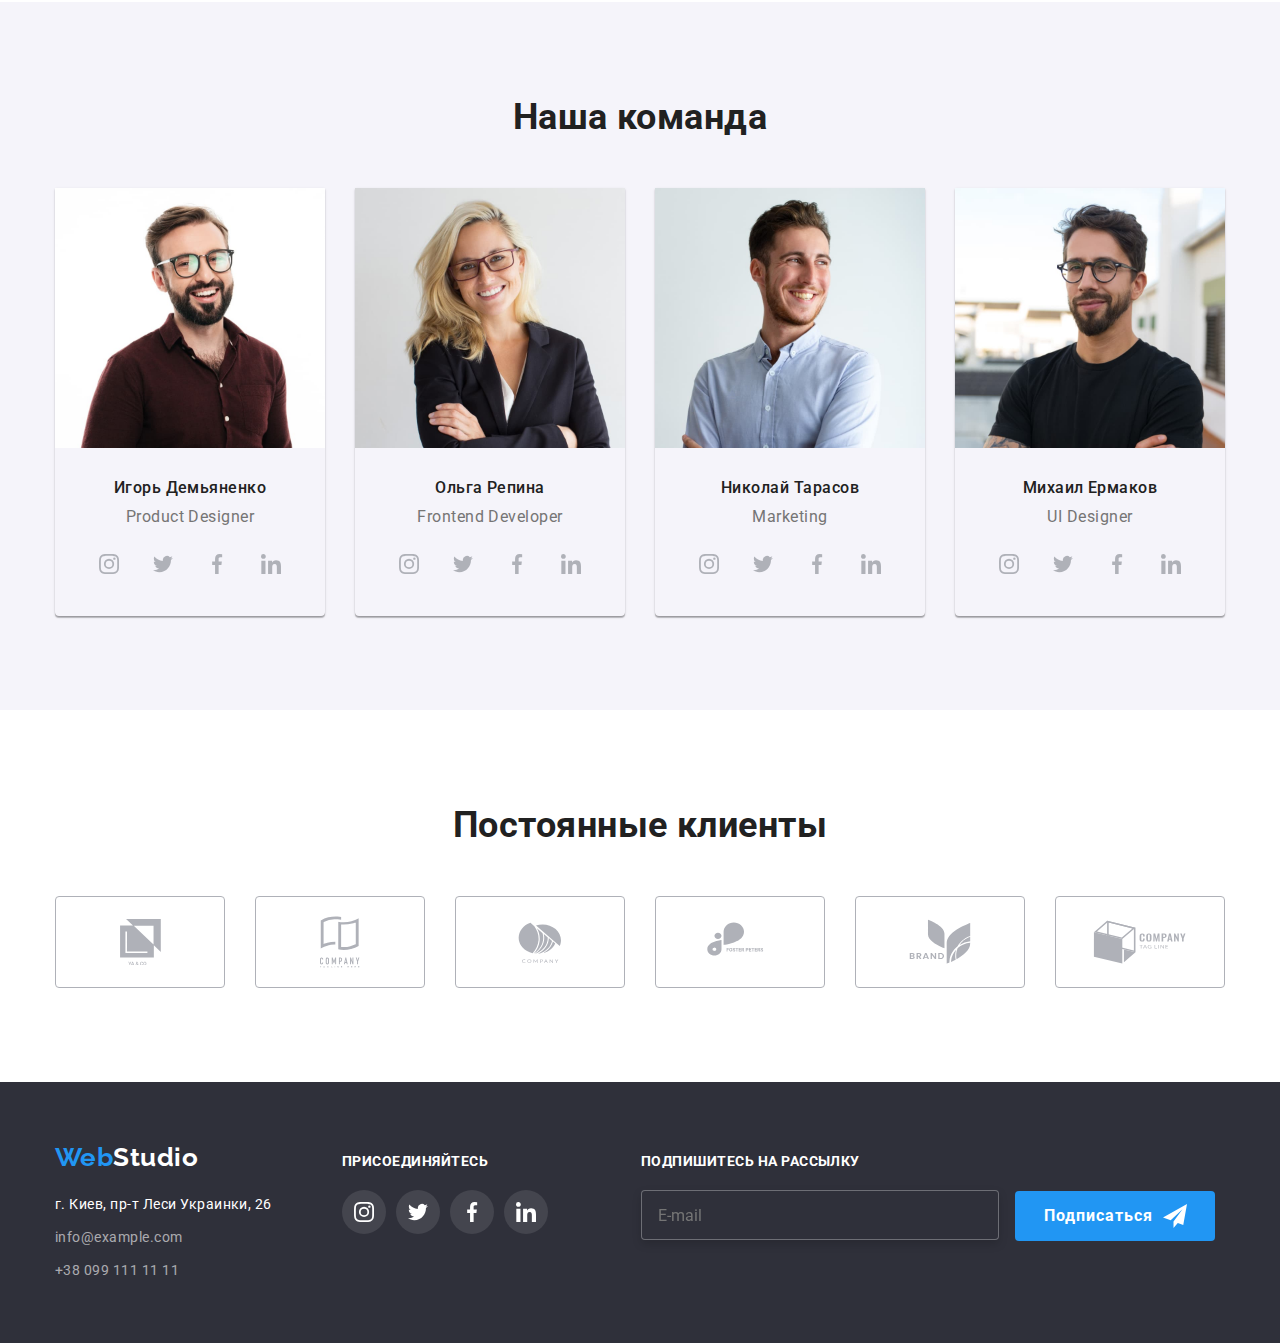
==== commit 83afa4f8: "Стилізує розмітку у модальному вікні" ====
--- a/index.html
+++ b/index.html
@@ -72,40 +72,36 @@
             <h2 class="modal-title">Оставьте свои данные, мы вам перезвоним</h2>
 
             <label class="modal-field">
+              <span class="modal-label">Имя</span>
               <input class="modal-input" name="name" type="text" />
-              <span class="modal-label">Имя</span>
             </label>
 
             <label class="modal-field">
+              <span class="modal-label">Телефон</span>
               <input class="modal-input" name="tel" type="tel" />
-              <span class="modal-label">Телефон</span>
             </label>
 
             <label class="modal-field">
+              <span class="modal-label">Почта</span>
               <input class="modal-input" name="mail" type="email" />
-              <span class="modal-label">Почта</span>
             </label>
 
             <label class="modal-field">
-              <input class="modal-input" name="tel" type="text" />
               <span class="modal-label">Комментарий</span>
               <textarea
                 class="modal-comment"
                 name="comment"
-                id=""
-                cols="30"
-                rows="10"
                 placeholder="Введите текст"
               ></textarea>
             </label>
 
-            <label class="modal-checkbox">
-              <input class="modal-checkbox" name="checkbox" type="checkbox" />
+            <label class="modal-field-checkbox">
+              <input class="modal-input-checkbox" name="checkbox" type="checkbox" />
               Соглашаюсь с рассылкой и принимаю
               <a href="">Условия договора</a>
             </label>
 
-            <button class="modal-btn" type="submit">Отправить</button>
+            <button class="modal-btn button hero" type="submit">Отправить</button>
           </form>
         </div>
       </section>
--- a/css/styles.css
+++ b/css/styles.css
@@ -304,7 +304,6 @@
 } */
 
 .modal {
-  /* position: absolute; */
   position: relative;
   top: 50%;
   left: 50%;
@@ -347,6 +346,7 @@
 }
 
 .modal-title {
+  margin: 0;
   margin-bottom: 12px;
 
   font-weight: 700;
@@ -357,14 +357,57 @@
 .modal-field {
   position: relative;
   display: block;
-  /* margin-bottom: 20px; */
-}
-
-
-
-
-
-
+  margin-bottom: 10px;
+  text-align: left;
+}
+
+.modal-label,
+.modal-comment::placeholder {
+  font-size: 12px;
+  line-height: 1.17;
+  letter-spacing: 0.01em;
+
+  color: var(--text-secondory-color);
+}
+
+.modal-input,
+.modal-comment {
+  width: 100%;
+  height: 40px;
+
+  border: 1px solid rgba(33, 33, 33, 0.2);
+  border-radius: 4px;
+}
+
+.modal-comment {
+  margin: 0;
+  padding: 12px 16px;
+  resize: none;
+  height: 120px;
+}
+
+.modal-comment::placeholder {
+  color: rgba(117, 117, 117, 0.5);
+}
+
+.modal-field-checkbox {
+  display: inline-block;
+  margin-bottom: 30px;
+  font-size: 14px;
+  line-height: 24px;
+  color: var(--text-secondory-color);
+}
+
+/* .modal-input-checkbox {
+} */
+
+.modal-btn {
+  padding: 0;
+  width: 200px;
+  height: 50px;
+
+  color: var(--text-white-color);
+}
 
 /* Особенности */
 .features {
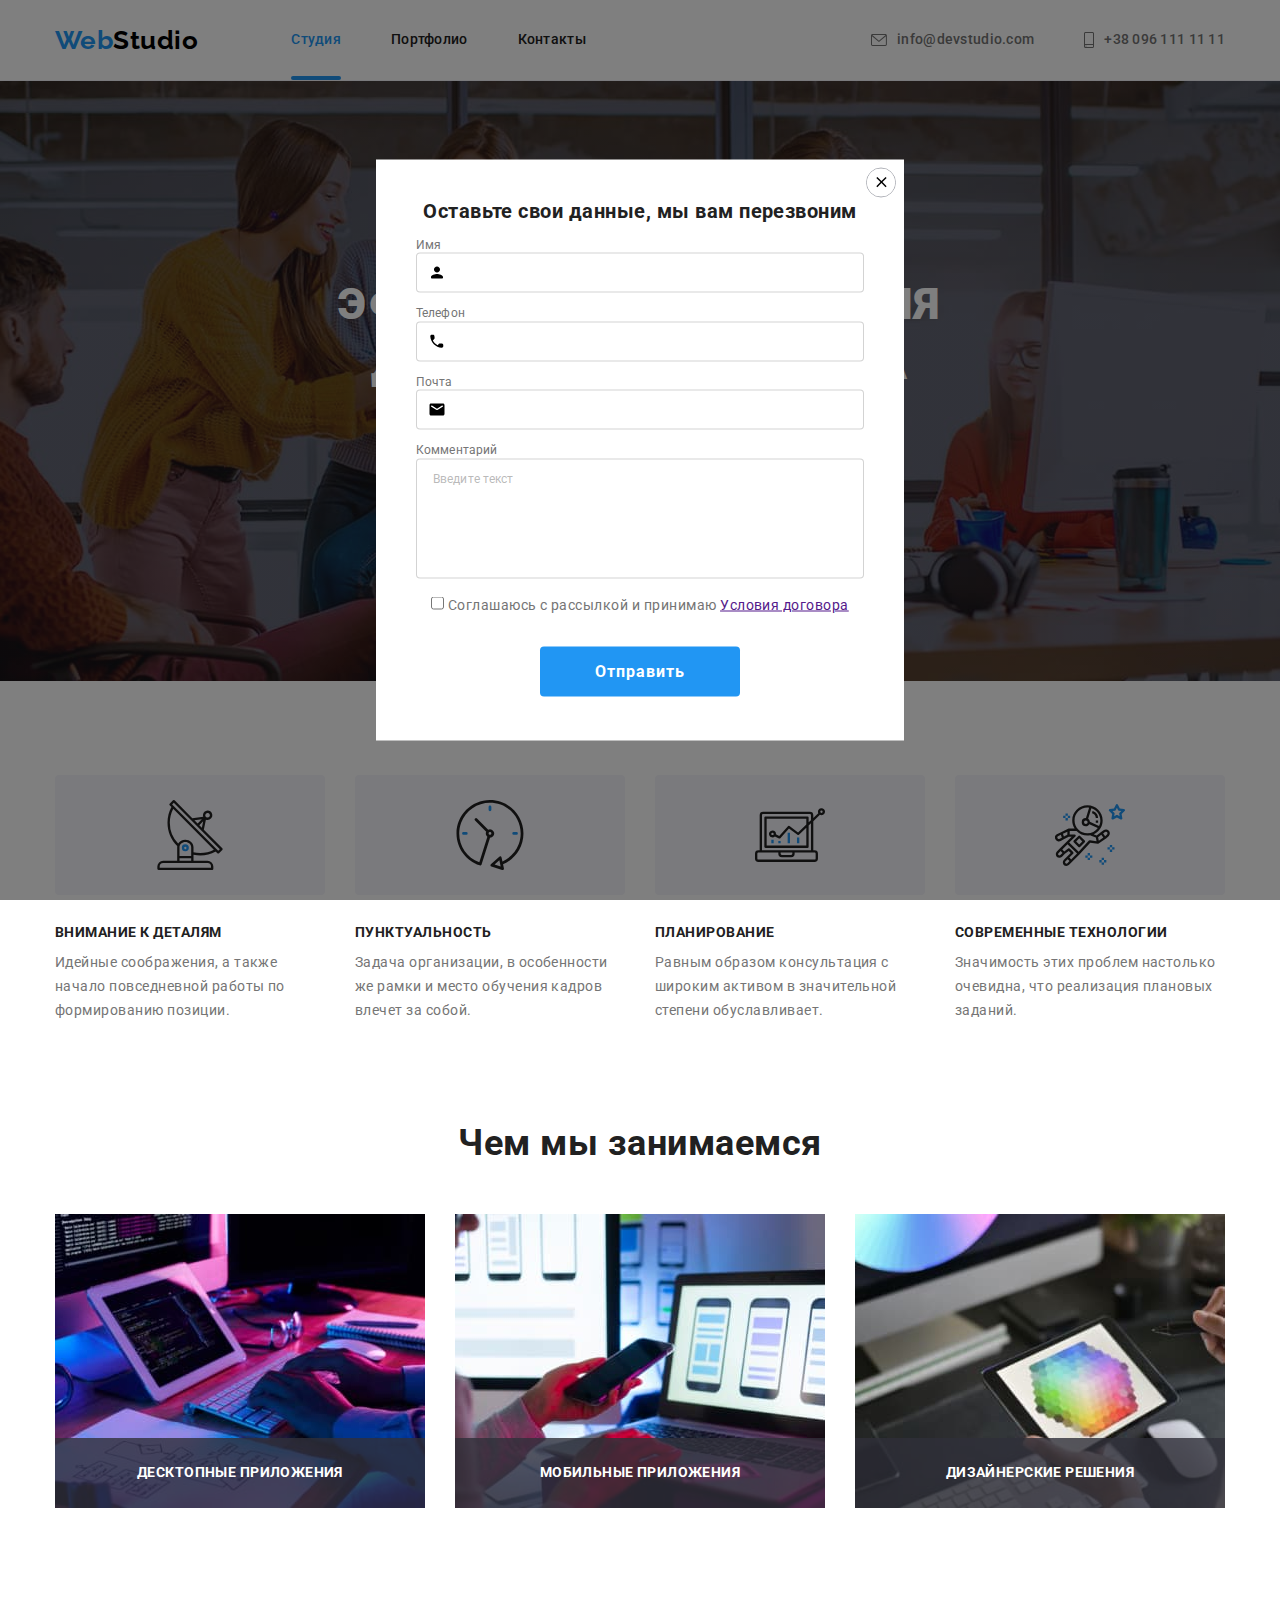
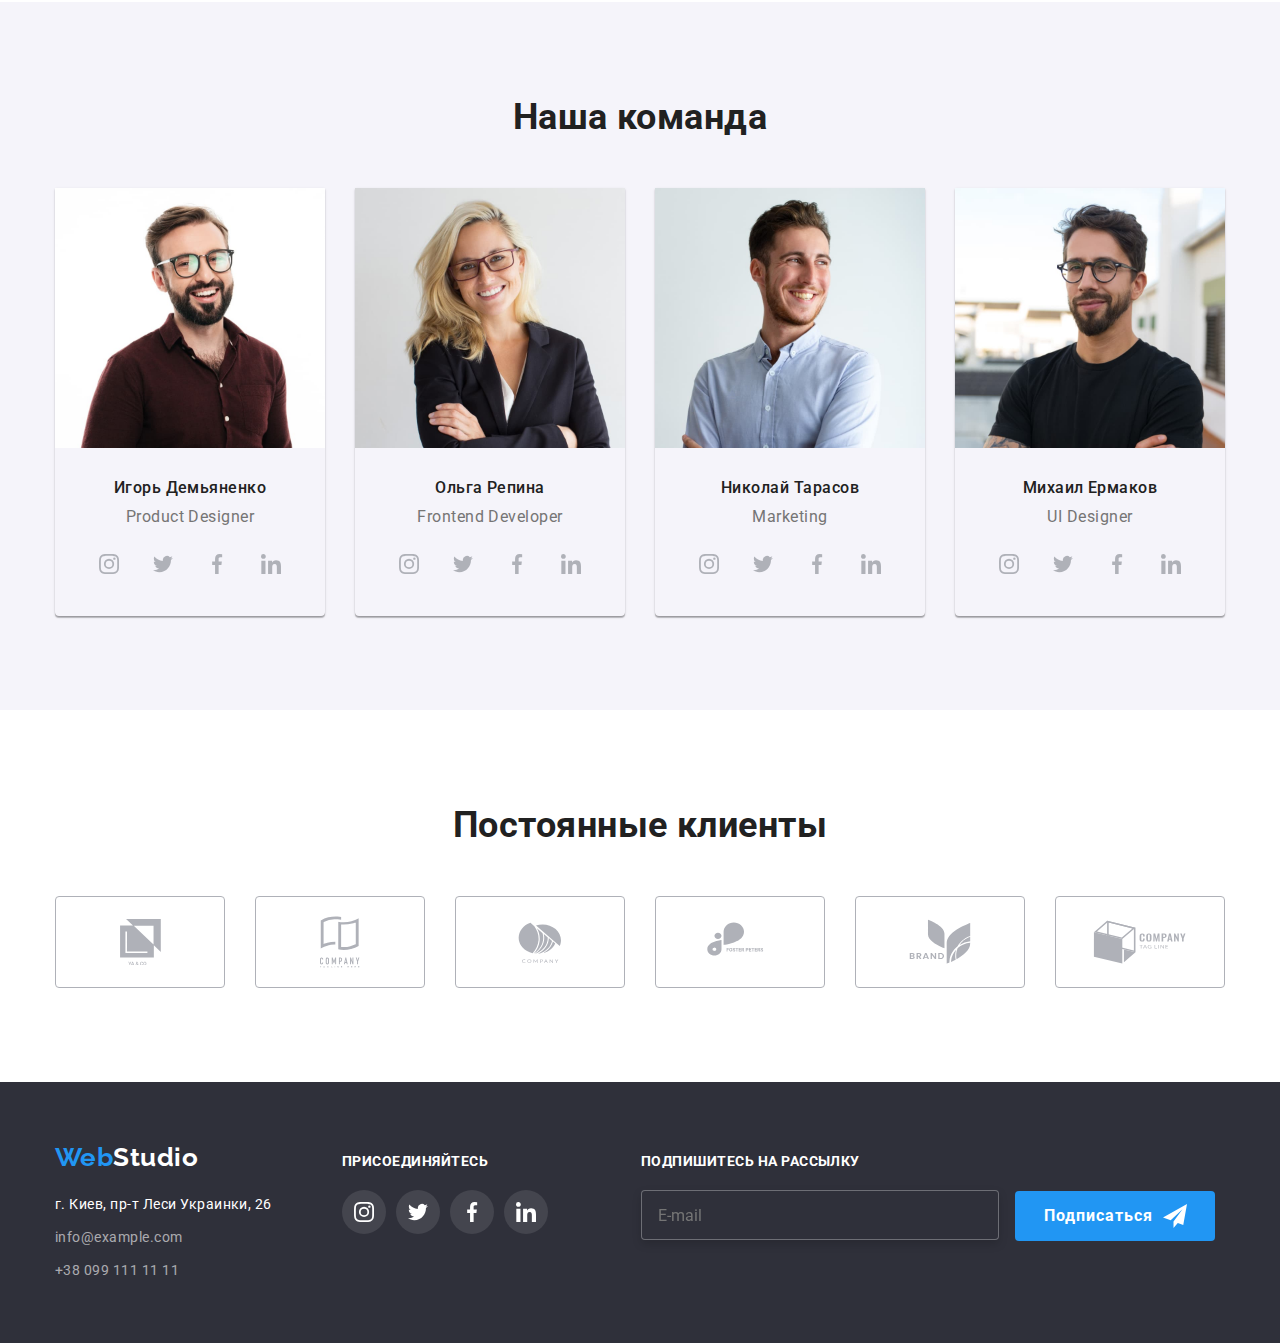
==== commit 18cec44e: "Додає та стилізує іконки у модальному вікні" ====
--- a/index.html
+++ b/index.html
@@ -74,25 +74,36 @@
             <label class="modal-field">
               <span class="modal-label">Имя</span>
               <input class="modal-input" name="name" type="text" />
+              <div>
+                <svg class="modal-icon" width="18" height="18">
+                  <use href="./images/icons.svg#person"></use>
+                </svg>
+              </div>
             </label>
 
             <label class="modal-field">
               <span class="modal-label">Телефон</span>
               <input class="modal-input" name="tel" type="tel" />
+              <div>
+                <svg class="modal-icon" width="18" height="18">
+                  <use href="./images/icons.svg#phone"></use>
+                </svg>
+              </div>
             </label>
 
             <label class="modal-field">
               <span class="modal-label">Почта</span>
               <input class="modal-input" name="mail" type="email" />
+              <div>
+                <svg class="modal-icon" width="18" height="18">
+                  <use href="./images/icons.svg#email"></use>
+                </svg>
+              </div>
             </label>
 
             <label class="modal-field">
               <span class="modal-label">Комментарий</span>
-              <textarea
-                class="modal-comment"
-                name="comment"
-                placeholder="Введите текст"
-              ></textarea>
+              <textarea class="modal-comment" name="comment" placeholder="Введите текст"></textarea>
             </label>
 
             <label class="modal-field-checkbox">
--- a/css/styles.css
+++ b/css/styles.css
@@ -372,11 +372,19 @@
 
 .modal-input,
 .modal-comment {
+  padding: 0;
+  padding-left: 40px;
   width: 100%;
   height: 40px;
 
   border: 1px solid rgba(33, 33, 33, 0.2);
   border-radius: 4px;
+}
+
+.modal-icon {
+  position: absolute;
+  top: 50%;
+  left: 12px;
 }
 
 .modal-comment {
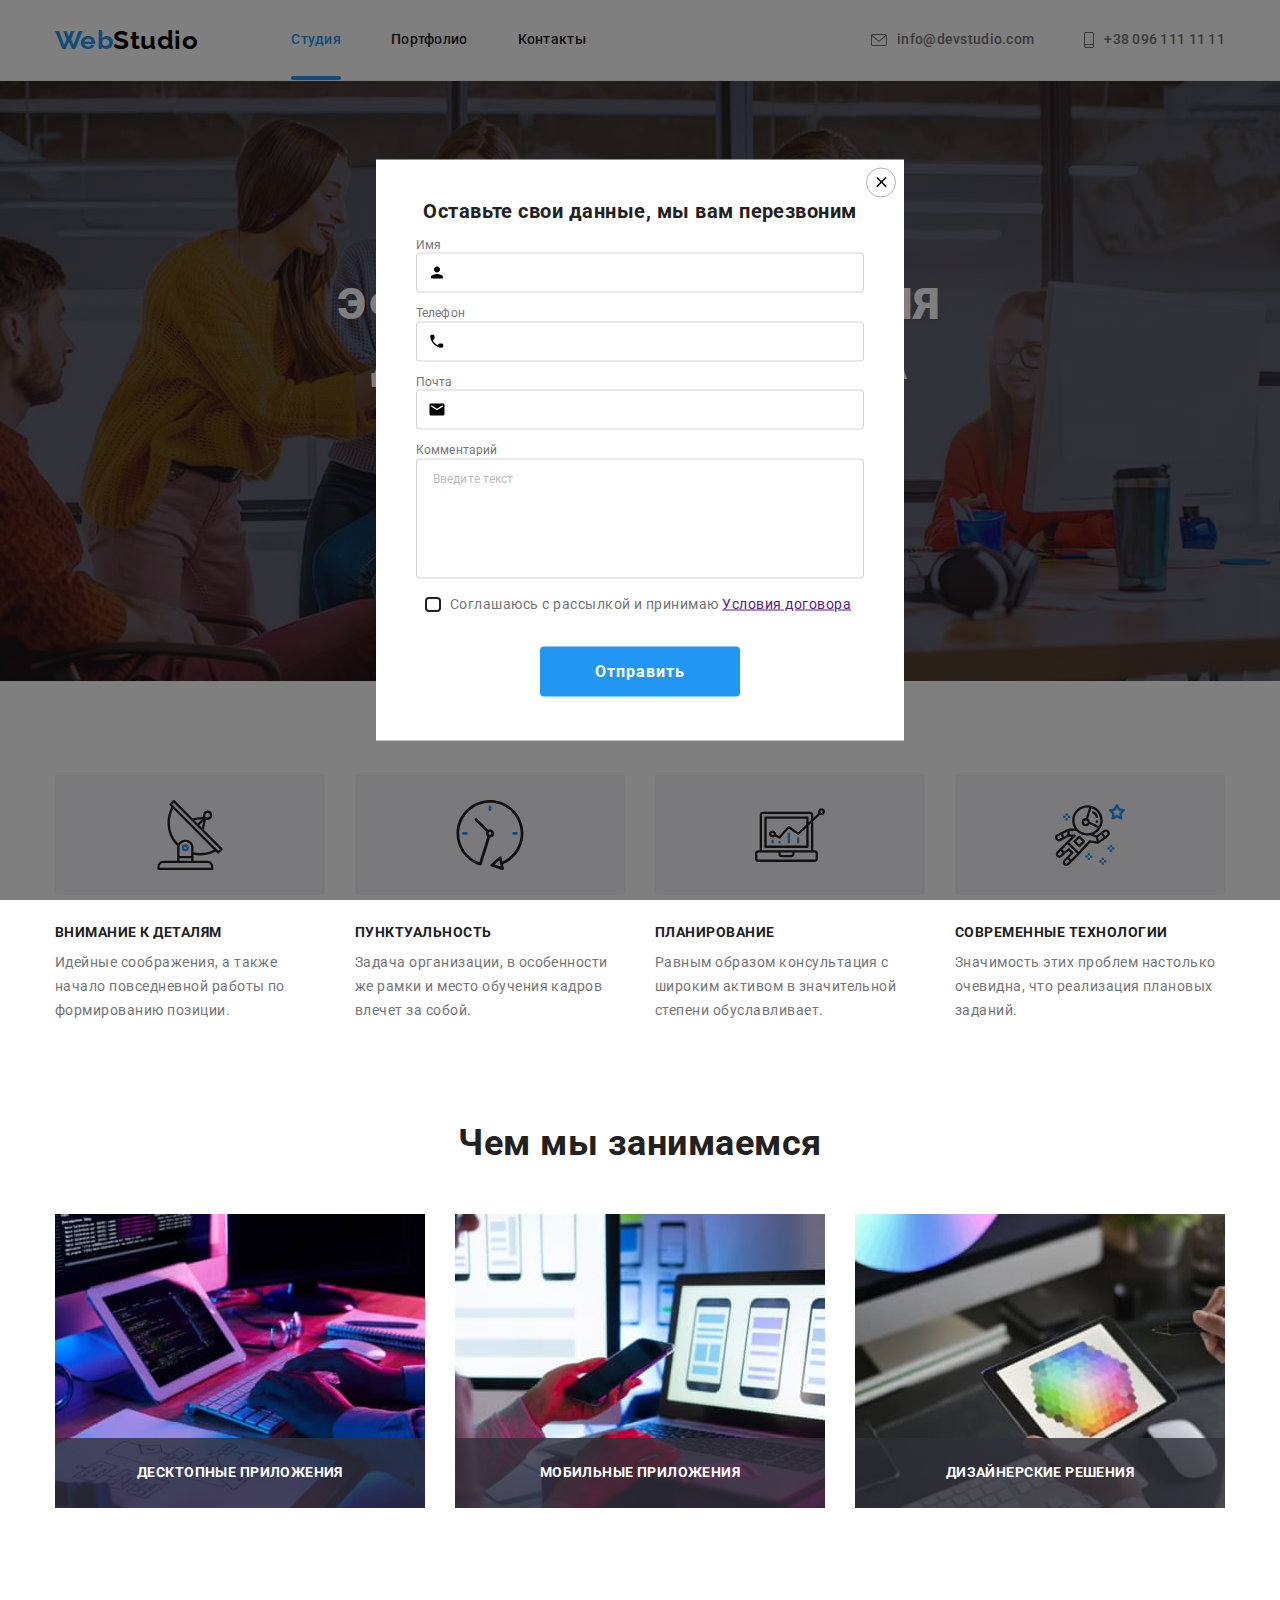
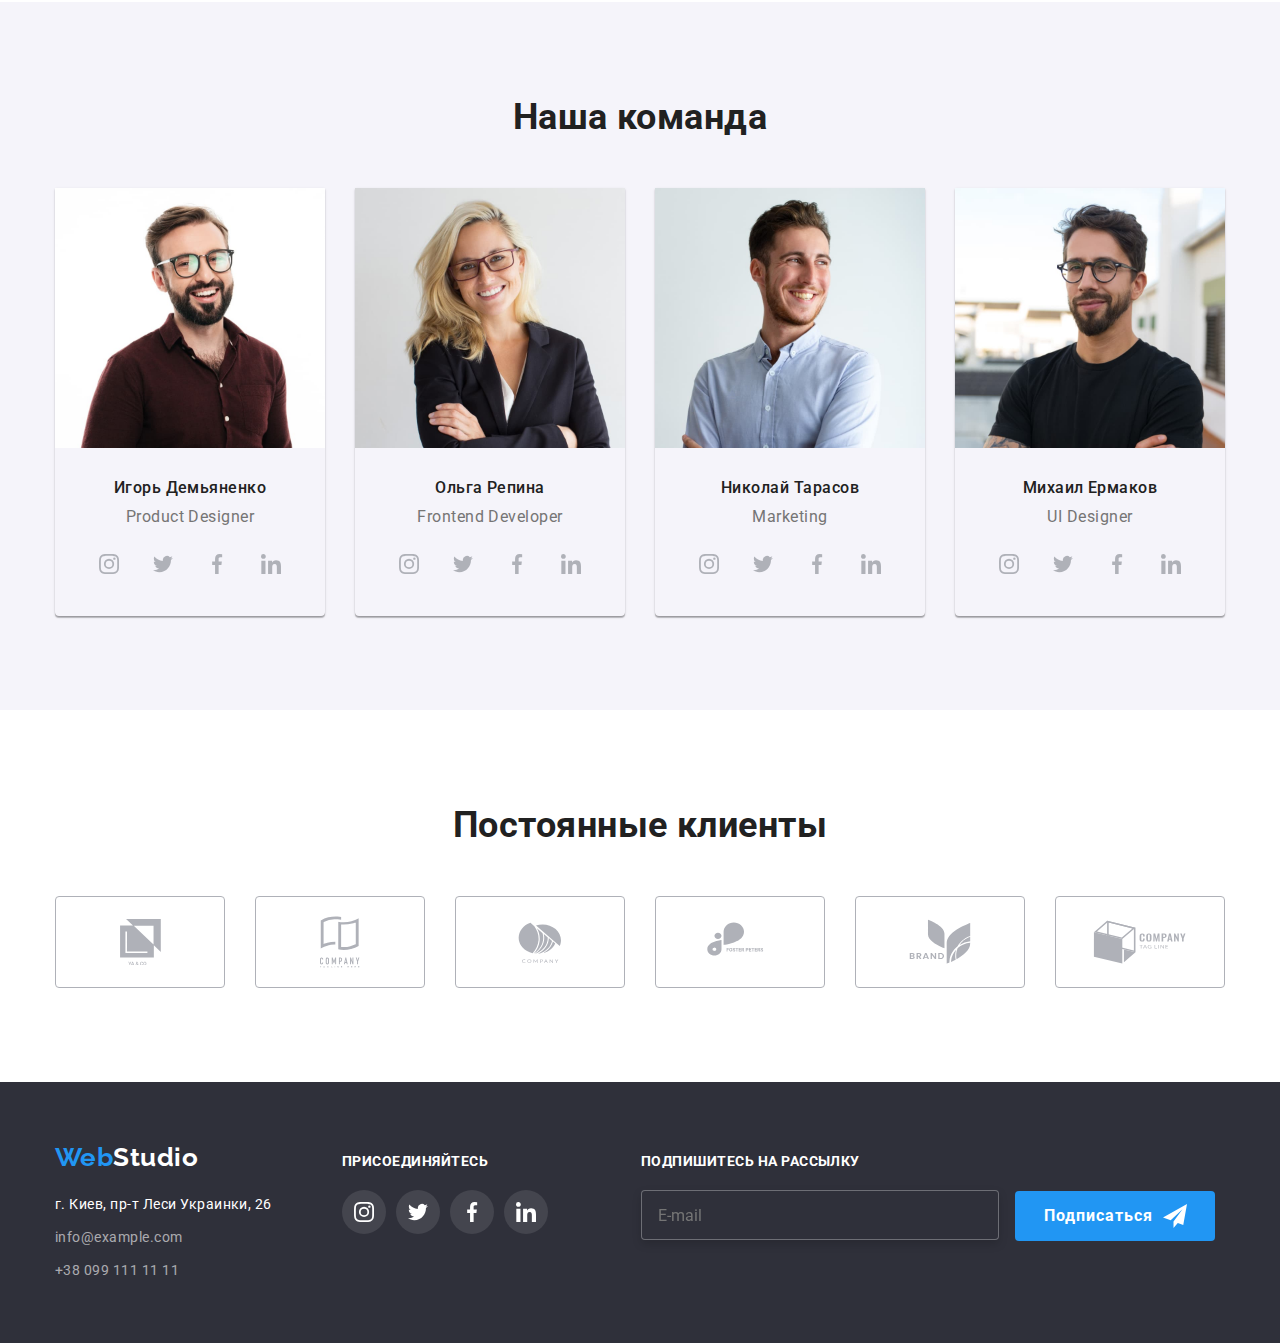
==== commit db3b8d3e: "Оформлює чекбокс у модальному вікні" ====
--- a/index.html
+++ b/index.html
@@ -74,31 +74,25 @@
             <label class="modal-field">
               <span class="modal-label">Имя</span>
               <input class="modal-input" name="name" type="text" />
-              <div>
-                <svg class="modal-icon" width="18" height="18">
-                  <use href="./images/icons.svg#person"></use>
-                </svg>
-              </div>
+              <svg class="modal-icon" width="18" height="18">
+                <use href="./images/icons.svg#person"></use>
+              </svg>
             </label>
 
             <label class="modal-field">
               <span class="modal-label">Телефон</span>
               <input class="modal-input" name="tel" type="tel" />
-              <div>
-                <svg class="modal-icon" width="18" height="18">
-                  <use href="./images/icons.svg#phone"></use>
-                </svg>
-              </div>
+              <svg class="modal-icon" width="18" height="18">
+                <use href="./images/icons.svg#phone"></use>
+              </svg>
             </label>
 
             <label class="modal-field">
               <span class="modal-label">Почта</span>
               <input class="modal-input" name="mail" type="email" />
-              <div>
-                <svg class="modal-icon" width="18" height="18">
-                  <use href="./images/icons.svg#email"></use>
-                </svg>
-              </div>
+              <svg class="modal-icon" width="18" height="18">
+                <use href="./images/icons.svg#email"></use>
+              </svg>
             </label>
 
             <label class="modal-field">
@@ -110,6 +104,10 @@
               <input class="modal-input-checkbox" name="checkbox" type="checkbox" />
               Соглашаюсь с рассылкой и принимаю
               <a href="">Условия договора</a>
+              <span class="icon-check"> </span>
+              <svg class="icon-check-ok" width="16" height="15">
+                <use href="./images/icons.svg#check"></use>
+              </svg>
             </label>
 
             <button class="modal-btn button hero" type="submit">Отправить</button>
--- a/css/styles.css
+++ b/css/styles.css
@@ -330,8 +330,13 @@
   padding: 0;
 
   color: var(--text-white-color);
+  background-color: var(--bg-body-color);
   border: 1px solid var(--bg-icon-color);
   border-radius: 50%;
+
+  transition: fill 250ms var(--timing-function);
+
+  cursor: pointer;
 }
 
 .modal-icon-close {
@@ -341,8 +346,11 @@
 
   height: 100%;
   width: 100%;
-
-  fill: currentColor;
+}
+
+.modal-button-close:hover,
+.modal-button-close:focus {
+  fill: var(--accent-color);
 }
 
 .modal-title {
@@ -385,6 +393,12 @@
   position: absolute;
   top: 50%;
   left: 12px;
+
+  /* transition: fill 250ms var(--timing-function); */
+}
+
+.modal-field:focus-within .modal-icon {
+  fill: var(--accent-color);
 }
 
 .modal-comment {
@@ -398,16 +412,65 @@
   color: rgba(117, 117, 117, 0.5);
 }
 
+/* Чекбокс */
 .modal-field-checkbox {
+  position: relative;
   display: inline-block;
   margin-bottom: 30px;
+  width: 430px;
+  height: 24px;
+  padding-left: 25px;
+
+  text-align: left;
   font-size: 14px;
-  line-height: 24px;
+  line-height: 1.7;
   color: var(--text-secondory-color);
 }
 
-/* .modal-input-checkbox {
-} */
+.modal-input-checkbox {
+  position: absolute;
+  width: 1px;
+  height: 1px;
+  margin: -1px;
+  padding: 0;
+  border: 0;
+  clip: rect(0 0 0 0);
+  overflow: hidden;
+}
+
+.icon-check {
+  position: absolute;
+  top: 50%;
+  left: 0;
+
+  transform: translateY(-50%);
+
+  display: inline-block;
+  width: 16px;
+  height: 15px;
+
+  border: 2px solid var(--text-primary-color);
+  border-radius: 4px;
+}
+
+.icon-check-ok {
+  position: absolute;
+  top: 50%;
+  left: 0;
+
+  transform: translateY(-50%);
+
+  fill: var(--text-white-color);
+
+  border-radius: 4px;
+
+  /* transition: fill 250ms var(--timing-function),
+  background-color 250ms var(--timing-function); */
+}
+
+.modal-input-checkbox:checked ~ .icon-check-ok {
+  background-color: var(--accent-color);
+}
 
 .modal-btn {
   padding: 0;
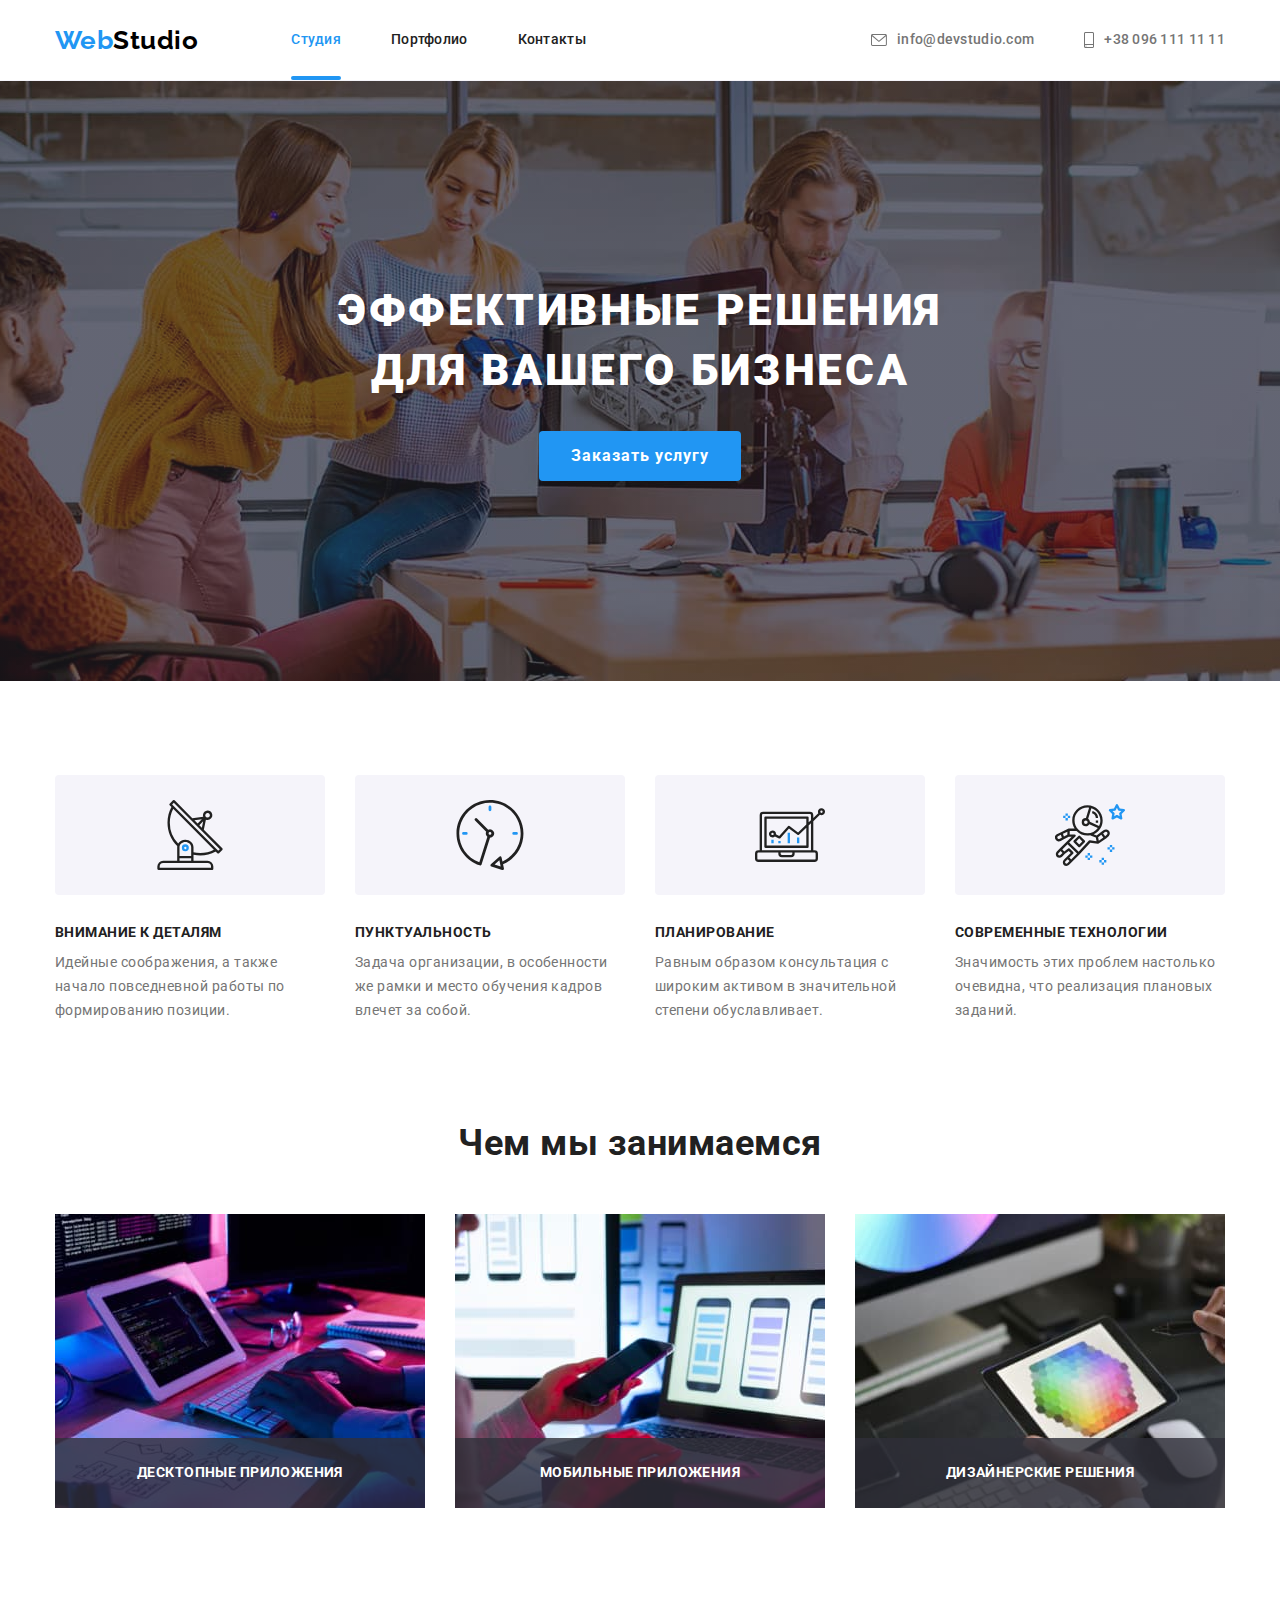
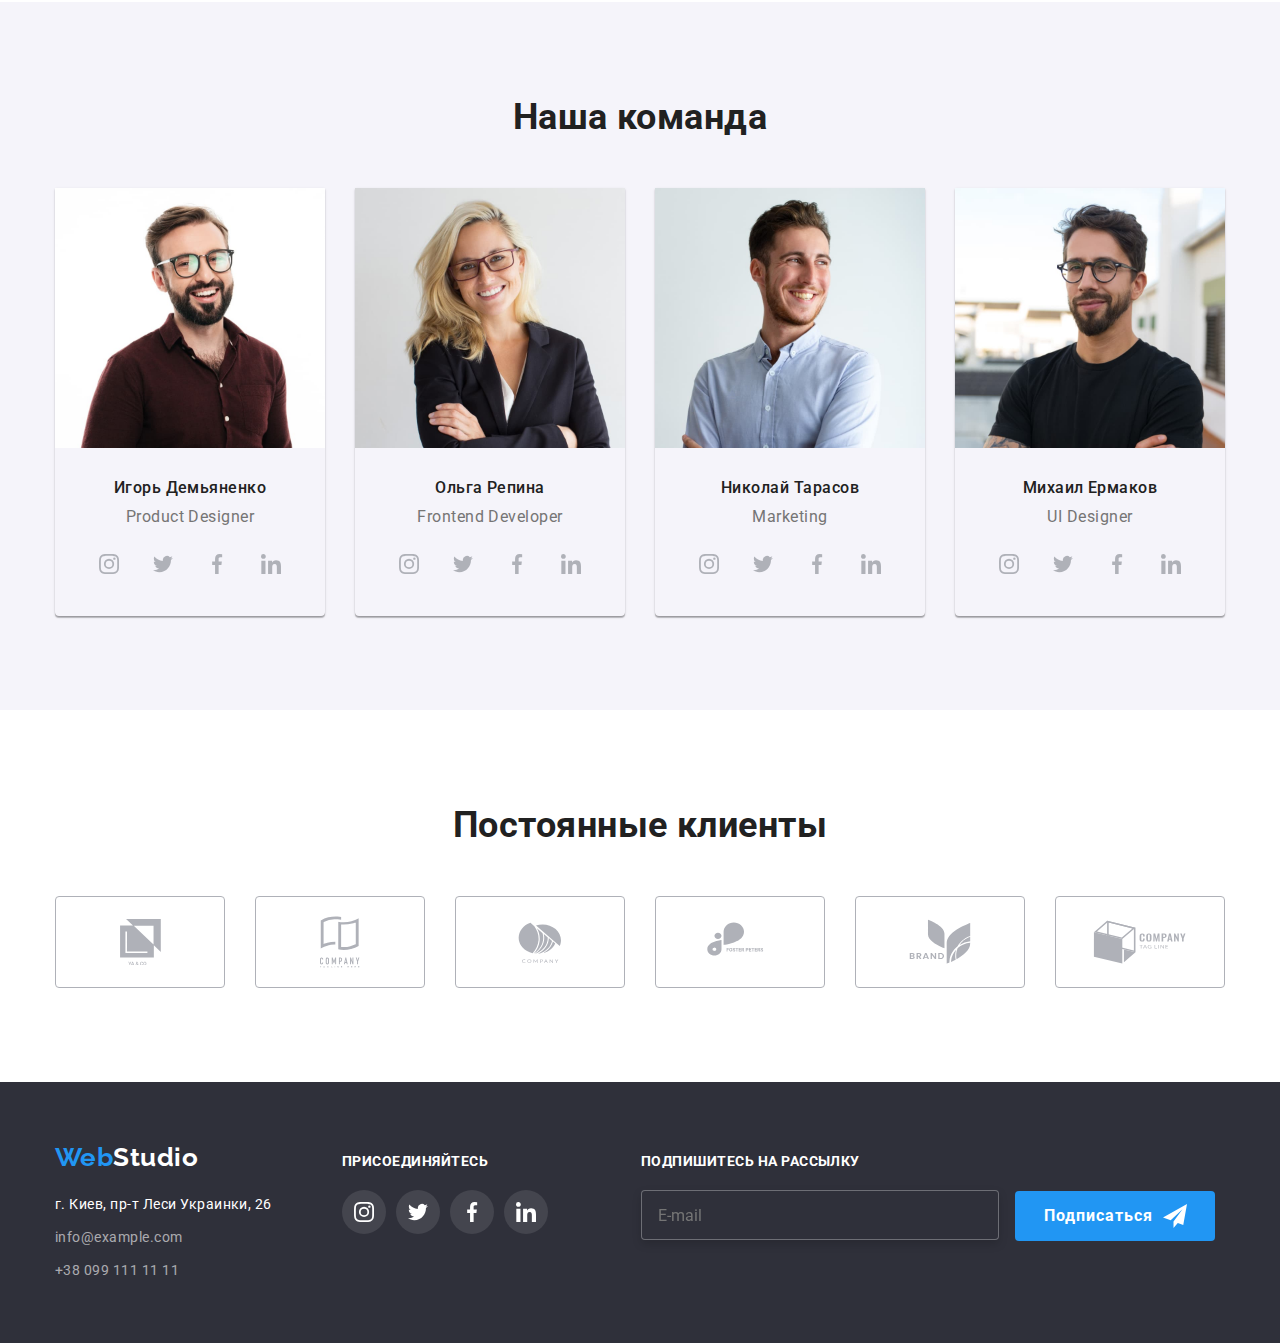
==== commit ea7dcd51: "Fixs" ====
--- a/index.html
+++ b/index.html
@@ -232,38 +232,40 @@
                 width="270"
                 height="260"
               />
-              <h3 class="specialist">Игорь Демьяненко</h3>
-              <p class="position" lang="en">Product Designer</p>
-              <ul class="social-icons list">
-                <li class="social-item">
-                  <a class="social-link" href="" aria-label="Ссылка на Instagram">
-                    <svg class="social-icon" width="20" height="20">
-                      <use href="./images/icons.svg#instagram"></use>
-                    </svg>
-                  </a>
-                </li>
-                <li class="social-item">
-                  <a class="social-link" href="" aria-label="Ссылка на Twitter">
-                    <svg class="social-icon" width="20" height="20">
-                      <use href="./images/icons.svg#twitter"></use>
-                    </svg>
-                  </a>
-                </li>
-                <li class="social-item">
-                  <a class="social-link" href="" aria-label="Ссылка на Facebook">
-                    <svg class="social-icon" width="20" height="20">
-                      <use href="./images/icons.svg#facebook"></use>
-                    </svg>
-                  </a>
-                </li>
-                <li class="social-item">
-                  <a class="social-link" href="" aria-label="Ссылка на Linkedin">
-                    <svg class="social-icon" width="20" height="20">
-                      <use href="./images/icons.svg#linkedin"></use>
-                    </svg>
-                  </a>
-                </li>
-              </ul>
+              <div class="about">
+                <h3 class="specialist">Игорь Демьяненко</h3>
+                <p class="position" lang="en">Product Designer</p>
+                <ul class="social-icons list">
+                  <li class="social-item">
+                    <a class="social-link" href="" aria-label="Ссылка на Instagram">
+                      <svg class="social-icon" width="20" height="20">
+                        <use href="./images/icons.svg#instagram"></use>
+                      </svg>
+                    </a>
+                  </li>
+                  <li class="social-item">
+                    <a class="social-link" href="" aria-label="Ссылка на Twitter">
+                      <svg class="social-icon" width="20" height="20">
+                        <use href="./images/icons.svg#twitter"></use>
+                      </svg>
+                    </a>
+                  </li>
+                  <li class="social-item">
+                    <a class="social-link" href="" aria-label="Ссылка на Facebook">
+                      <svg class="social-icon" width="20" height="20">
+                        <use href="./images/icons.svg#facebook"></use>
+                      </svg>
+                    </a>
+                  </li>
+                  <li class="social-item">
+                    <a class="social-link" href="" aria-label="Ссылка на Linkedin">
+                      <svg class="social-icon" width="20" height="20">
+                        <use href="./images/icons.svg#linkedin"></use>
+                      </svg>
+                    </a>
+                  </li>
+                </ul>
+              </div>
             </li>
             <li class="item">
               <img
@@ -273,38 +275,40 @@
                 width="270"
                 height="260"
               />
-              <h3 class="specialist">Ольга Репина</h3>
-              <p class="position" lang="en">Frontend Developer</p>
-              <ul class="social-icons list">
-                <li class="social-item">
-                  <a class="social-link" href="" aria-label="Ссылка на Instagram">
-                    <svg class="social-icon" width="20" height="20">
-                      <use href="./images/icons.svg#instagram"></use>
-                    </svg>
-                  </a>
-                </li>
-                <li class="social-item">
-                  <a class="social-link" href="" aria-label="Ссылка на Twitter">
-                    <svg class="social-icon" width="20" height="20">
-                      <use href="./images/icons.svg#twitter"></use>
-                    </svg>
-                  </a>
-                </li>
-                <li class="social-item">
-                  <a class="social-link" href="" aria-label="Ссылка на Facebook">
-                    <svg class="social-icon" width="20" height="20">
-                      <use href="./images/icons.svg#facebook"></use>
-                    </svg>
-                  </a>
-                </li>
-                <li class="social-item">
-                  <a class="social-link" href="" aria-label="Ссылка на Linkedin">
-                    <svg class="social-icon" width="20" height="20">
-                      <use href="./images/icons.svg#linkedin"></use>
-                    </svg>
-                  </a>
-                </li>
-              </ul>
+              <div class="about">
+                <h3 class="specialist">Ольга Репина</h3>
+                <p class="position" lang="en">Frontend Developer</p>
+                <ul class="social-icons list">
+                  <li class="social-item">
+                    <a class="social-link" href="" aria-label="Ссылка на Instagram">
+                      <svg class="social-icon" width="20" height="20">
+                        <use href="./images/icons.svg#instagram"></use>
+                      </svg>
+                    </a>
+                  </li>
+                  <li class="social-item">
+                    <a class="social-link" href="" aria-label="Ссылка на Twitter">
+                      <svg class="social-icon" width="20" height="20">
+                        <use href="./images/icons.svg#twitter"></use>
+                      </svg>
+                    </a>
+                  </li>
+                  <li class="social-item">
+                    <a class="social-link" href="" aria-label="Ссылка на Facebook">
+                      <svg class="social-icon" width="20" height="20">
+                        <use href="./images/icons.svg#facebook"></use>
+                      </svg>
+                    </a>
+                  </li>
+                  <li class="social-item">
+                    <a class="social-link" href="" aria-label="Ссылка на Linkedin">
+                      <svg class="social-icon" width="20" height="20">
+                        <use href="./images/icons.svg#linkedin"></use>
+                      </svg>
+                    </a>
+                  </li>
+                </ul>
+              </div>
             </li>
             <li class="item">
               <img
@@ -314,38 +318,40 @@
                 width="270"
                 height="260"
               />
-              <h3 class="specialist">Николай Тарасов</h3>
-              <p class="position" lang="en">Marketing</p>
-              <ul class="social-icons list">
-                <li class="social-item">
-                  <a class="social-link" href="" aria-label="Ссылка на Instagram">
-                    <svg class="social-icon" width="20" height="20">
-                      <use href="./images/icons.svg#instagram"></use>
-                    </svg>
-                  </a>
-                </li>
-                <li class="social-item">
-                  <a class="social-link" href="" aria-label="Ссылка на Twitter">
-                    <svg class="social-icon" width="20" height="20">
-                      <use href="./images/icons.svg#twitter"></use>
-                    </svg>
-                  </a>
-                </li>
-                <li class="social-item">
-                  <a class="social-link" href="" aria-label="Ссылка на Facebook">
-                    <svg class="social-icon" width="20" height="20">
-                      <use href="./images/icons.svg#facebook"></use>
-                    </svg>
-                  </a>
-                </li>
-                <li class="social-item">
-                  <a class="social-link" href="" aria-label="Ссылка на Linkedin">
-                    <svg class="social-icon" width="20" height="20">
-                      <use href="./images/icons.svg#linkedin"></use>
-                    </svg>
-                  </a>
-                </li>
-              </ul>
+              <div class="about">
+                <h3 class="specialist">Николай Тарасов</h3>
+                <p class="position" lang="en">Marketing</p>
+                <ul class="social-icons list">
+                  <li class="social-item">
+                    <a class="social-link" href="" aria-label="Ссылка на Instagram">
+                      <svg class="social-icon" width="20" height="20">
+                        <use href="./images/icons.svg#instagram"></use>
+                      </svg>
+                    </a>
+                  </li>
+                  <li class="social-item">
+                    <a class="social-link" href="" aria-label="Ссылка на Twitter">
+                      <svg class="social-icon" width="20" height="20">
+                        <use href="./images/icons.svg#twitter"></use>
+                      </svg>
+                    </a>
+                  </li>
+                  <li class="social-item">
+                    <a class="social-link" href="" aria-label="Ссылка на Facebook">
+                      <svg class="social-icon" width="20" height="20">
+                        <use href="./images/icons.svg#facebook"></use>
+                      </svg>
+                    </a>
+                  </li>
+                  <li class="social-item">
+                    <a class="social-link" href="" aria-label="Ссылка на Linkedin">
+                      <svg class="social-icon" width="20" height="20">
+                        <use href="./images/icons.svg#linkedin"></use>
+                      </svg>
+                    </a>
+                  </li>
+                </ul>
+              </div>
             </li>
             <li class="item">
               <img
@@ -355,38 +361,40 @@
                 width="270"
                 height="260"
               />
-              <h3 class="specialist">Михаил Ермаков</h3>
-              <p class="position" lang="en">UI Designer</p>
-              <ul class="social-icons list">
-                <li class="social-item">
-                  <a class="social-link" href="" aria-label="Ссылка на Instagram">
-                    <svg class="social-icon" width="20" height="20">
-                      <use href="./images/icons.svg#instagram"></use>
-                    </svg>
-                  </a>
-                </li>
-                <li class="social-item">
-                  <a class="social-link" href="" aria-label="Ссылка на Twitter">
-                    <svg class="social-icon" width="20" height="20">
-                      <use href="./images/icons.svg#twitter"></use>
-                    </svg>
-                  </a>
-                </li>
-                <li class="social-item">
-                  <a class="social-link" href="" aria-label="Ссылка на Facebook">
-                    <svg class="social-icon" width="20" height="20">
-                      <use href="./images/icons.svg#facebook"></use>
-                    </svg>
-                  </a>
-                </li>
-                <li class="social-item">
-                  <a class="social-link" href="" aria-label="Ссылка на Linkedin">
-                    <svg class="social-icon" width="20" height="20">
-                      <use href="./images/icons.svg#linkedin"></use>
-                    </svg>
-                  </a>
-                </li>
-              </ul>
+              <div class="about">
+                <h3 class="specialist">Михаил Ермаков</h3>
+                <p class="position" lang="en">UI Designer</p>
+                <ul class="social-icons list">
+                  <li class="social-item">
+                    <a class="social-link" href="" aria-label="Ссылка на Instagram">
+                      <svg class="social-icon" width="20" height="20">
+                        <use href="./images/icons.svg#instagram"></use>
+                      </svg>
+                    </a>
+                  </li>
+                  <li class="social-item">
+                    <a class="social-link" href="" aria-label="Ссылка на Twitter">
+                      <svg class="social-icon" width="20" height="20">
+                        <use href="./images/icons.svg#twitter"></use>
+                      </svg>
+                    </a>
+                  </li>
+                  <li class="social-item">
+                    <a class="social-link" href="" aria-label="Ссылка на Facebook">
+                      <svg class="social-icon" width="20" height="20">
+                        <use href="./images/icons.svg#facebook"></use>
+                      </svg>
+                    </a>
+                  </li>
+                  <li class="social-item">
+                    <a class="social-link" href="" aria-label="Ссылка на Linkedin">
+                      <svg class="social-icon" width="20" height="20">
+                        <use href="./images/icons.svg#linkedin"></use>
+                      </svg>
+                    </a>
+                  </li>
+                </ul>
+              </div>
             </li>
           </ul>
         </div>
--- a/css/styles.css
+++ b/css/styles.css
@@ -6,6 +6,7 @@
   Фон футера --bg-hero-color: #2f303a;
   Фон иконки --bg-icon-color: #afb1b8;
   Фон иконки в футоре --bg-icon-footer-color: rgba(255, 255, 255, 0.1);
+  Фон кнопки на модальном окне при наведении --bg-btn-modal-color: #188CE8;
   Цвет основного текста --text-primary-color: #212121;
   Цвет вторичного текста --text-secondory-color: #757575;
   Цвет текста логотипа в хедере --text-logo-header-color: #000;
@@ -21,6 +22,7 @@
   --bg-footer-color: #2f303a;
   --bg-icon-color: #afb1b8;
   --bg-icon-footer-color: rgba(255, 255, 255, 0.1);
+  --bg-btn-modal-color: #188ce8;
   --text-primary-color: #212121;
   --text-secondory-color: #757575;
   --text-logo-header-color: #000;
@@ -227,9 +229,9 @@
 }
 
 /* Герой */
-.hero.container {
-  padding-top: 100px;
-  padding-bottom: 100px;
+.hero.section {
+  padding-top: 200px;
+  padding-bottom: 200px;
 }
 
 .hero.overlay {
@@ -292,16 +294,16 @@
   transition: opacity 250ms var(--timing-function), visibility 250ms var(--timing-function);
 }
 
-/* .backdrop.is-hidden {
+.backdrop.is-hidden {
   opacity: 0;
   visibility: hidden;
   pointer-events: none;
-} */
+}
 
 /* Модальное окно */
-/* .backdrop.is-hidden .modal {
+.backdrop.is-hidden .modal {
   transform: translate(-50%, -50%) scale(1.1);
-} */
+}
 
 .modal {
   position: relative;
@@ -394,7 +396,7 @@
   top: 50%;
   left: 12px;
 
-  /* transition: fill 250ms var(--timing-function); */
+  transition: fill 250ms var(--timing-function);
 }
 
 .modal-field:focus-within .modal-icon {
@@ -438,6 +440,10 @@
   overflow: hidden;
 }
 
+.modal-input-checkbox:focus ~ .icon-check {
+  border: 3px solid #0146bd;
+}
+
 .icon-check {
   position: absolute;
   top: 50%;
@@ -464,8 +470,7 @@
 
   border-radius: 4px;
 
-  /* transition: fill 250ms var(--timing-function),
-  background-color 250ms var(--timing-function); */
+  transition: background-color 250ms var(--timing-function);
 }
 
 .modal-input-checkbox:checked ~ .icon-check-ok {
@@ -478,6 +483,14 @@
   height: 50px;
 
   color: var(--text-white-color);
+
+  transition: background-color 250ms var(--timing-function), box-shadow 250ms var(--timing-function);
+}
+
+.modal-btn:hover,
+.modal-btn:focus {
+  background-color: var(--bg-btn-modal-color);
+  box-shadow: 0px 4px 4px rgba(0, 0, 0, 0.15);
 }
 
 /* Особенности */
@@ -604,7 +617,11 @@
 
 .team-list .img {
   display: block;
-  margin-bottom: 30px;
+}
+
+.team-list .about {
+  padding-top: 30px;
+  padding-bottom: 30px;
 }
 
 .team-list .specialist {
@@ -628,7 +645,6 @@
 .team-list .social-icons {
   margin-top: 0;
   margin-right: 32px;
-  margin-bottom: 30px;
   margin-left: 32px;
 }
 
@@ -918,8 +934,7 @@
 
 .cards .project {
   margin-top: 0;
-  margin-bottom: 0;
-  padding-bottom: 4px;
+  margin-bottom: 4px;
 
   font-weight: 700;
   font-size: 18px;
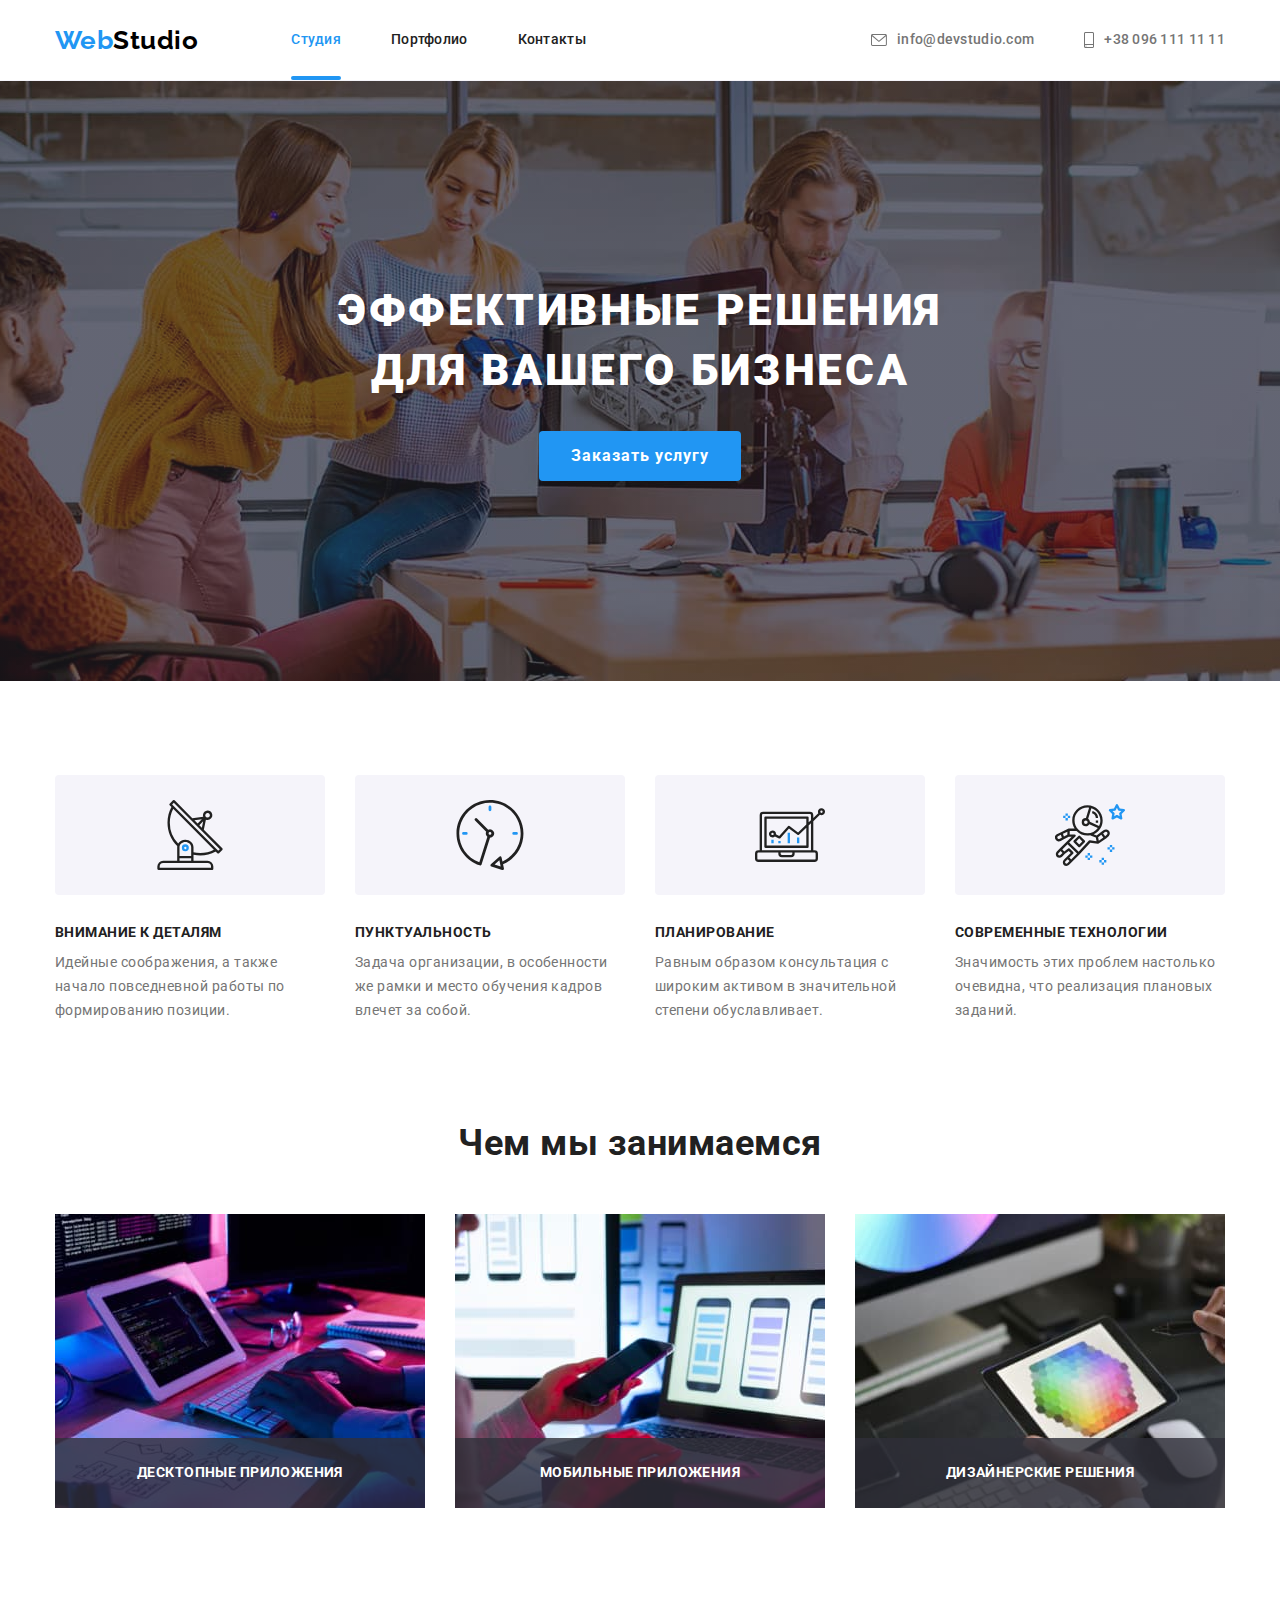
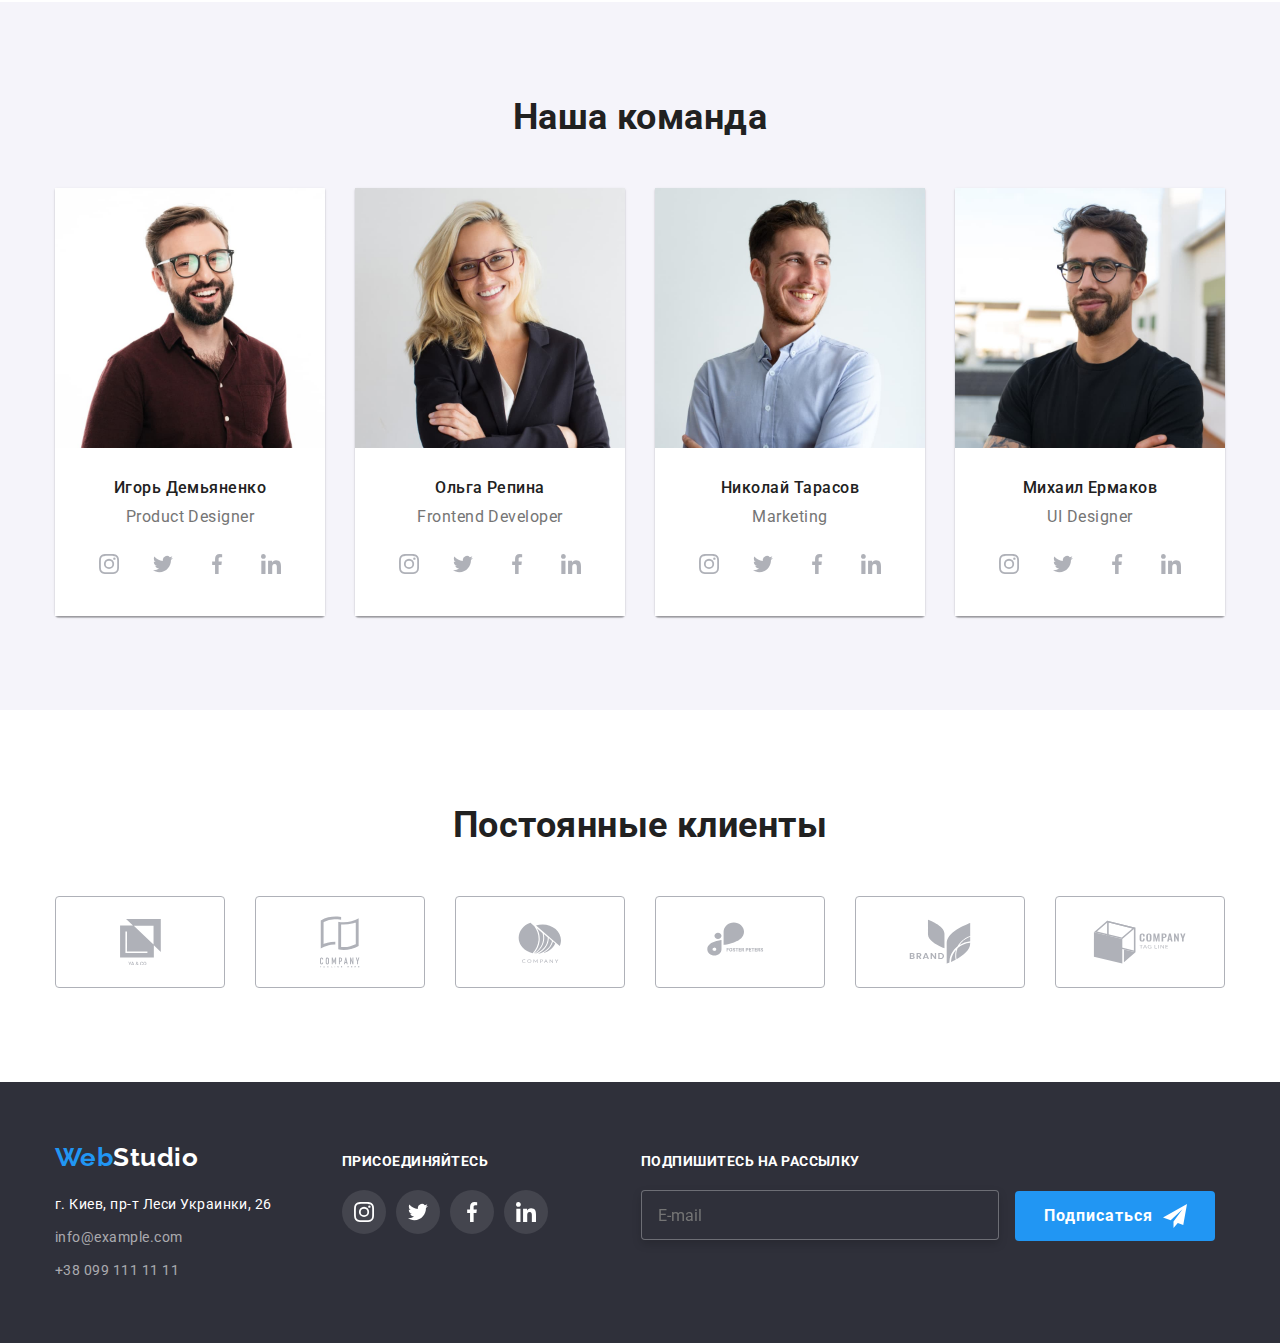
==== commit bab2383a: "Створює утіліту visually-hidden та застосовує до Особенности" ====
--- a/index.html
+++ b/index.html
@@ -118,7 +118,7 @@
       <!-- Особенности -->
       <section class="features section">
         <div class="container">
-          <h2 class="features-title">Особенности</h2>
+          <h2 class="features-title visually-hidden">Особенности</h2>
           <ul class="featur-list list">
             <li class="item">
               <div class="feature-icon">
--- a/css/styles.css
+++ b/css/styles.css
@@ -50,6 +50,20 @@
   list-style: none;
 }
 
+/* Визуальное скрытие */
+.visually-hidden {
+  position: absolute;
+  white-space: nowrap;
+  width: 1px;
+  height: 1px;
+  overflow: hidden;
+  border: 0;
+  padding: 0;
+  clip: rect(0 0 0 0);
+  clip-path: inset(50%);
+  margin: -1px;
+}
+
 /* Кнопка родитель */
 .button {
   color: var(--text-primary-color);
@@ -511,10 +525,13 @@
 }
 
 .feature-icon {
+  display: flex;
+  align-items: center;
+  justify-content: center;
+
   width: 270px;
   height: 120px;
   margin-bottom: 30px;
-  padding: 25px 100px;
 
   border-radius: 4px;
   background-color: var(--bg-team-color);
@@ -523,10 +540,6 @@
 .feature-icon .icon {
   width: 70px;
   height: 70px;
-}
-
-.features-title {
-  display: none;
 }
 
 .features .featur-title {
@@ -540,8 +553,8 @@
 }
 
 .features .featur-text {
-  margin-top: 0;
-  margin-bottom: 5px;
+  margin: 0;
+  padding-bottom: 5px;
 
   font-weight: 400;
   font-size: 14px;
@@ -622,6 +635,7 @@
 .team-list .about {
   padding-top: 30px;
   padding-bottom: 30px;
+  background-color: var(--bg-body-color);
 }
 
 .team-list .specialist {
